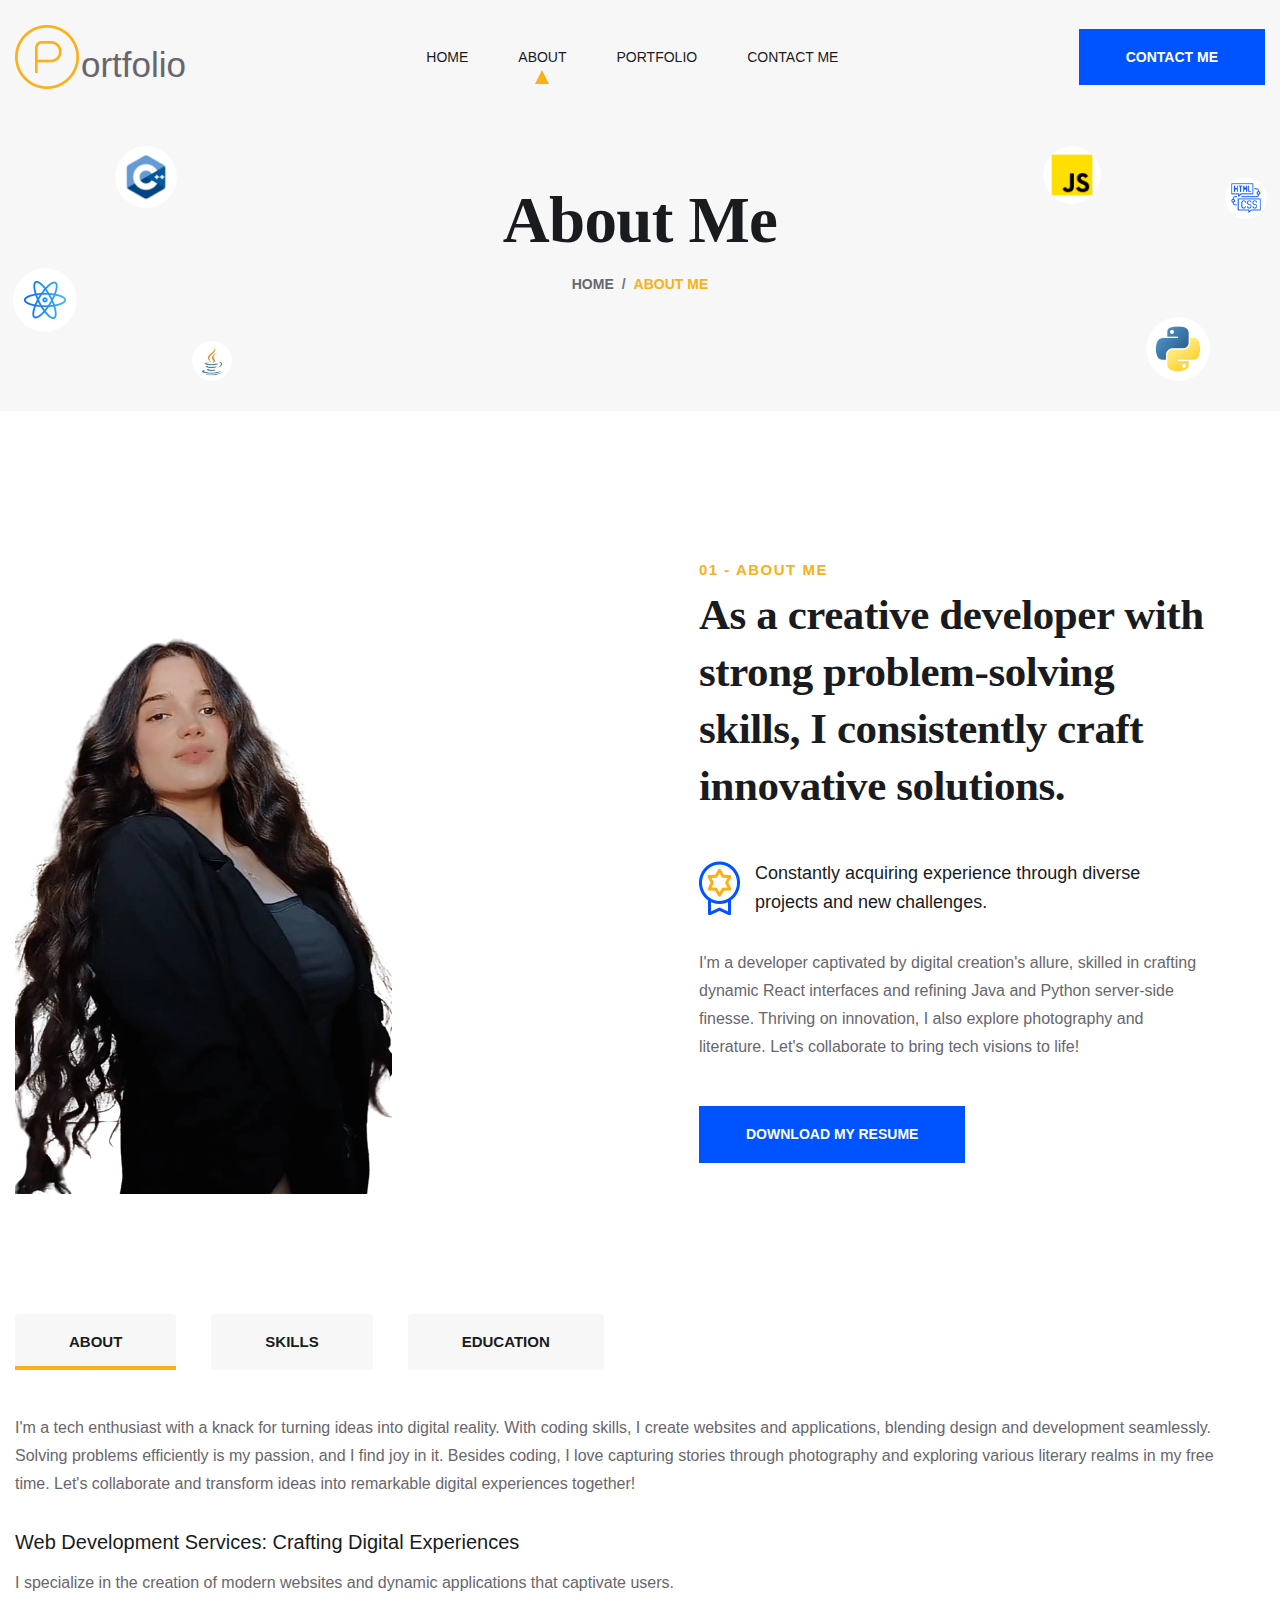
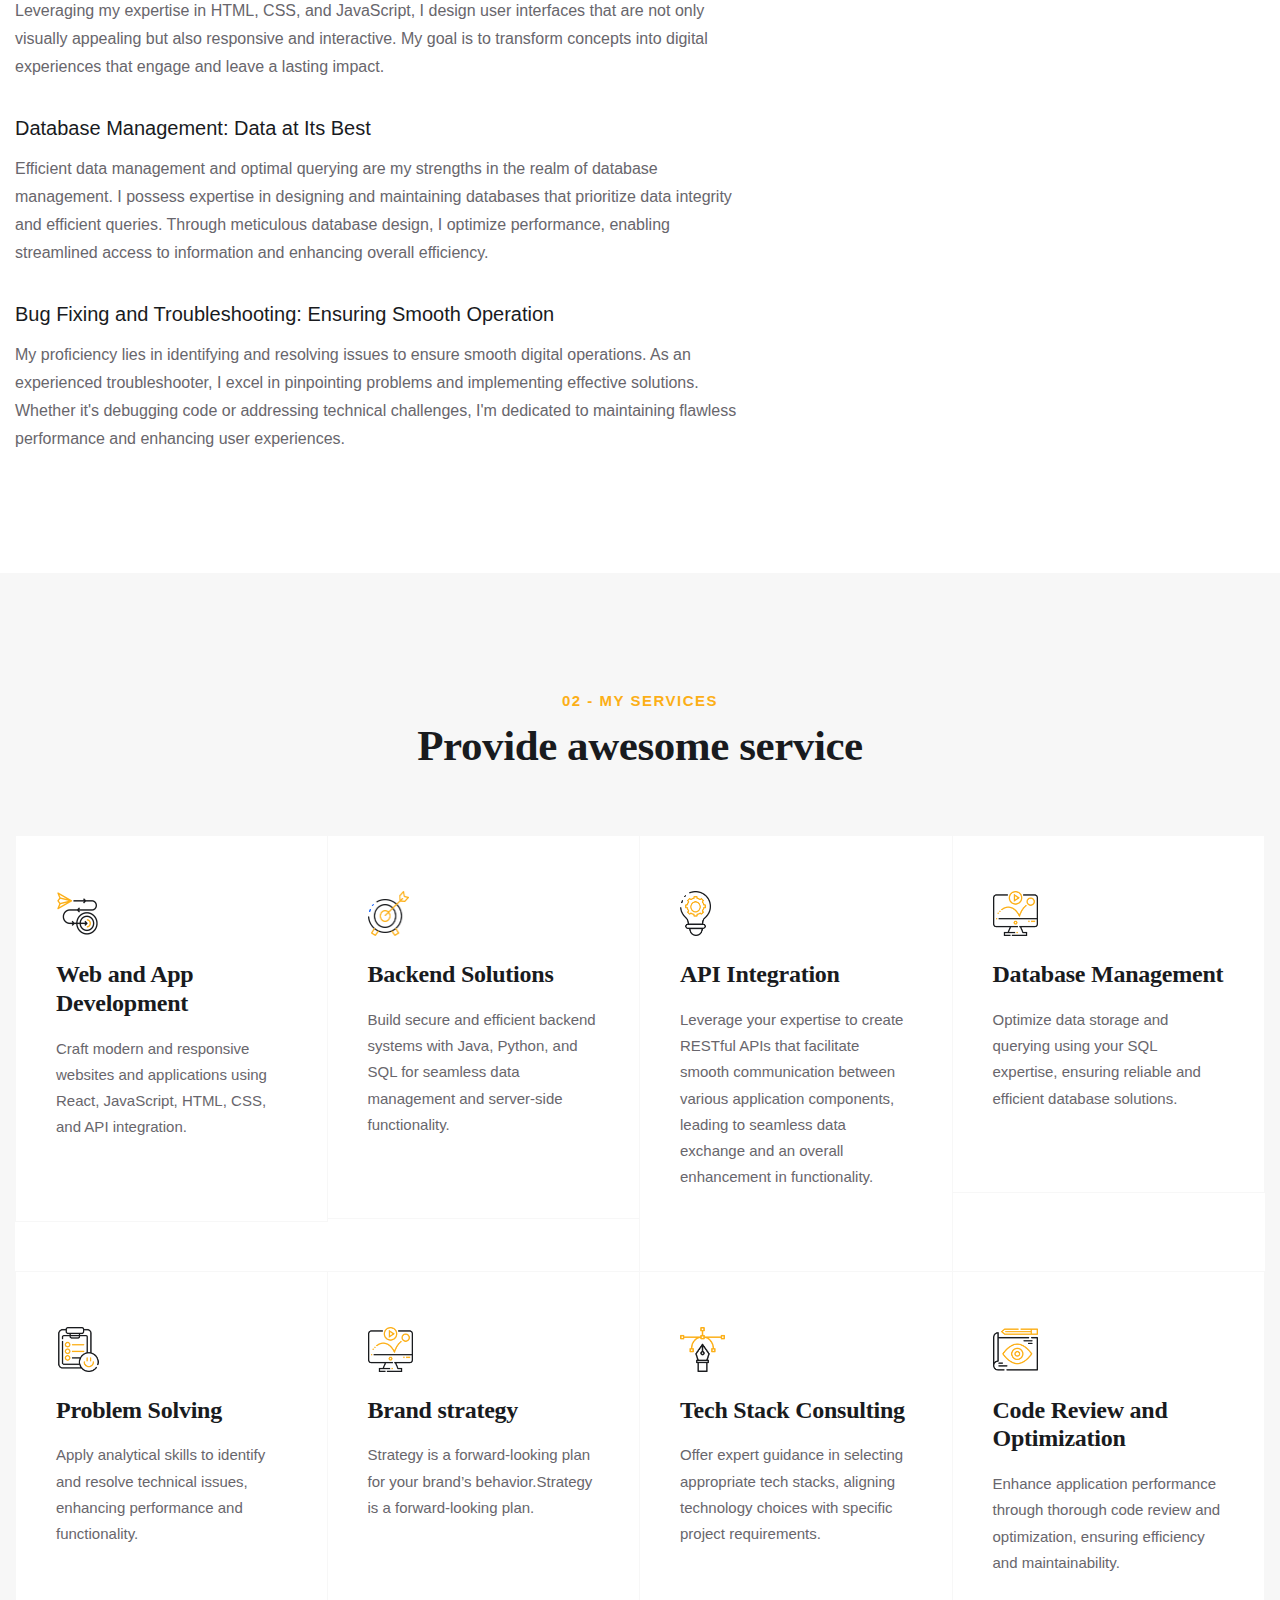
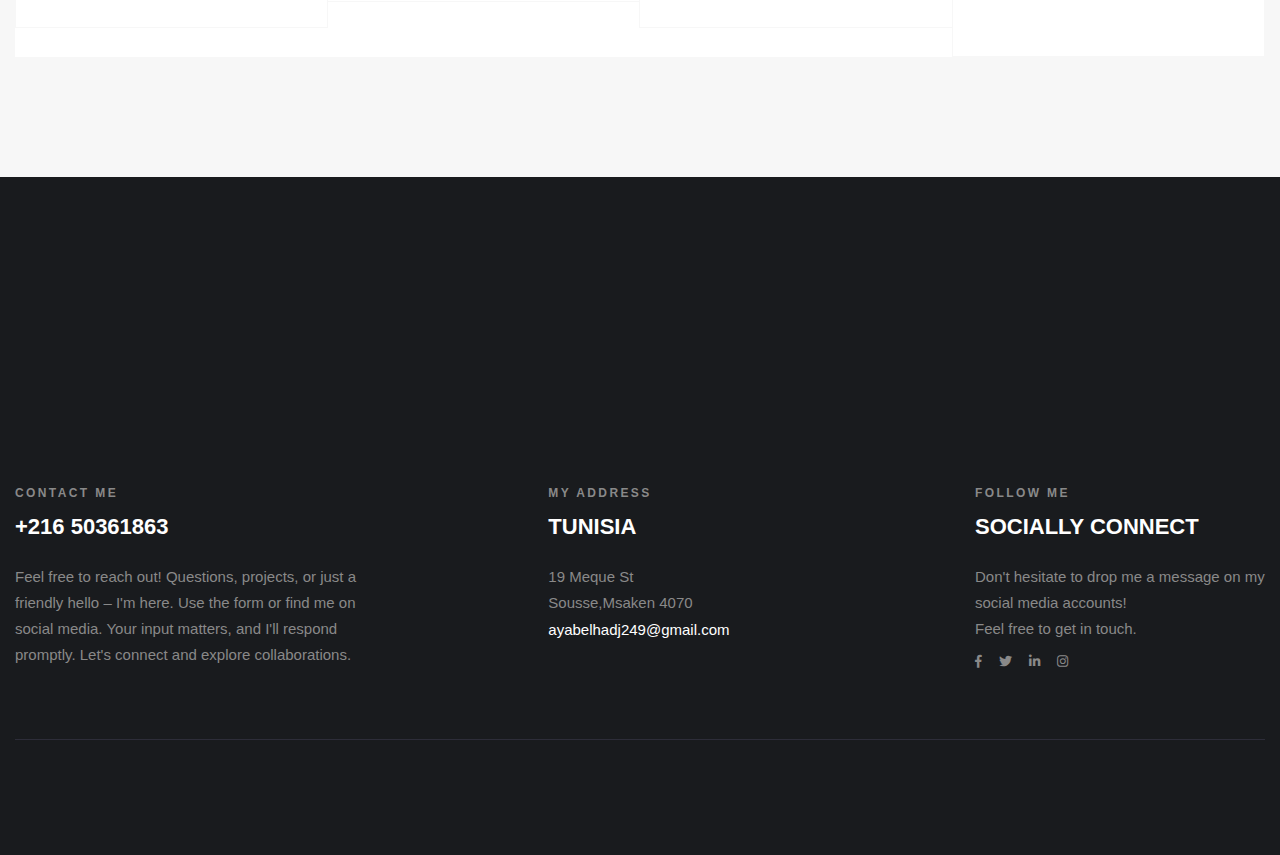
==== about.html @ d0c962f1 "first-commit" ====
<!doctype html>
<html class="no-js" lang="en">
    <head>
        <meta charset="utf-8">
        <meta http-equiv="x-ua-compatible" content="ie=edge">
        <title>Personal Portfolio </title>
        <meta name="description" content="">
        <meta name="viewport" content="width=device-width, initial-scale=1">

		<link rel="shortcut icon" type="image/x-icon" href="assets/img/logo/circle-p (10).png">
        <!-- Place favicon.ico in the root directory -->

		<!-- CSS here -->
        <link rel="stylesheet" href="assets/css/bootstrap.min.css">
        <link rel="stylesheet" href="assets/css/animate.min.css">
        <link rel="stylesheet" href="assets/css/magnific-popup.css">
        <link rel="stylesheet" href="assets/css/fontawesome-all.min.css">
        <link rel="stylesheet" href="assets/css/slick.css">
        <link rel="stylesheet" href="assets/css/default.css">
        <link rel="stylesheet" href="assets/css/style.css">
        <link rel="stylesheet" href="assets/css/responsive.css">
    </head>
    <body>

        <!-- preloader-start -->
        <div id="preloader">
            <div class="rasalina-spin-box"></div>
        </div>
        <!-- preloader-end -->

		<!-- Scroll-top -->
        <button class="scroll-top scroll-to-target" data-target="html">
            <i class="fas fa-angle-up"></i>
        </button>
        <!-- Scroll-top-end-->

        <!-- header-area -->
        <header>
            <div id="sticky-header" class="menu__area transparent-header">
                <div class="container custom-container">
                    <div class="row">
                        <div class="col-12">
                            <div class="mobile__nav__toggler"><i class="fas fa-bars"></i></div>
                            <div class="menu__wrap">
                                <nav class="menu__nav">
                                    <div class="logo">
                                        <a href="index.html" class="logo__black"><div class="portfolio-row"><img src="assets/img/logo/circle-p (10).png" alt=""><p>ortfolio</p></div></a>
                                       <a href="index.html" class="logo__white"><div class="portfolio-row-white"><img src="assets/img/logo/circle-p (10).png" alt=""><p>ortfolio</p></div></a> 
                                    </div>
                                    <div class="navbar__wrap main__menu d-none d-xl-flex">
                                        <ul class="navigation">
                                            <li><a href="index.html">Home</a></li>
                                            <li class="active"><a href="about.html">About</a></li>
                                           <!-- <li><a href="services-details.html">Services</a></li>-->
                                            <li class="menu-item-has-children"><a href="#">Portfolio</a>
                                                <ul class="sub-menu">
                                                    <li><a href="portfolio.html">Portfolio</a></li>
                                                    <li><a href="portfolio-details.html">Portfolio Details</a></li>
                                                </ul>
                                            </li>
                                            <!--<li class="menu-item-has-children"><a href="#">Our Blog</a>
                                                <ul class="sub-menu">
                                                    <li><a href="blog.html">Our News</a></li>
                                                    <li><a href="blog-details.html">News Details</a></li>
                                                </ul>
                                            </li>-->
                                            <li><a href="contact.html">contact me</a></li>
                                        </ul>
                                    </div>
                                    <div class="header__btn d-none d-md-block">
                                        <a href="contact.html" class="btn">Contact me</a>
                                    </div>
                                </nav>
                            </div>
                            <!-- Mobile Menu  -->
                            <div class="mobile__menu">
                                <nav class="menu__box">
                                    <div class="close__btn"><i class="fal fa-times"></i></div>
                                    <div class="nav-logo">
                                        <a href="index.html" class="logo__black"><img src="assets/img/logo/logo_black.png" alt=""></a>
                                        <a href="index.html" class="logo__white"><img src="assets/img/logo/logo_white.png" alt=""></a>
                                    </div>
                                    <div class="menu__outer">
                                        <!--Here Menu Will Come Automatically Via Javascript / Same Menu as in Header-->
                                    </div>
                                    <div class="social-links">
                                        <ul class="clearfix">
                                            <li><a href="#"><span class="fab fa-twitter"></span></a></li>
                                            <li><a href="#"><span class="fab fa-facebook-square"></span></a></li>
                                            <li><a href="#"><span class="fab fa-pinterest-p"></span></a></li>
                                            <li><a href="#"><span class="fab fa-instagram"></span></a></li>
                                            <li><a href="#"><span class="fab fa-youtube"></span></a></li>
                                        </ul>
                                    </div>
                                </nav>
                            </div>
                            <div class="menu__backdrop"></div>
                            <!-- End Mobile Menu -->
                        </div>
                    </div>
                </div>
            </div>
        </header>
        <!-- header-area-end -->

        <!-- main-area -->
        <main>

            <!-- breadcrumb-area -->
            <section class="breadcrumb__wrap" >
                <div class="container custom-container">
                    <div class="row justify-content-center">
                        <div class="col-xl-6 col-lg-8 col-md-10">
                            <div class="breadcrumb__wrap__content">
                                <h2 class="title">About me</h2>
                                <nav aria-label="breadcrumb">
                                    <ol class="breadcrumb">
                                        <li class="breadcrumb-item"><a href="index.html">Home</a></li>
                                        <li class="breadcrumb-item active" aria-current="page">About Me</li>
                                    </ol>
                                </nav>
                            </div>
                        </div>
                    </div>
                </div>
                <div class="breadcrumb__wrap__icon">
                    <ul>
                        <li><img src="assets/img/icons/c-.png" alt=""></li>
                        <li><img src="assets/img/icons/react.png" alt=""></li>
                        <li><img src="assets/img/icons/java (4).png" alt=""></li>
                        <li><img src="assets/img/icons/js (4).png" alt=""></li>
                        <li><img src="assets/img/icons/htmlCSS.png" alt=""></li>
                        <li><img src="assets/img/icons/python (2).png" alt=""></li>
                    </ul>
                </div>
            </section>
            <!-- breadcrumb-area-end -->

            <!-- about-area -->
            <section class="about about__style__two">
                <div class="container">
                    <div class="row align-items-center">
                        <div class="col-lg-6">
                            <div class="about__image">
                                <img src="assets/img/images/aboutImage.png" alt="">
                            </div>
                        </div>
                        <div class="col-lg-6">
                            <div class="about__content">
                                <div class="section__title">
                                    <span class="sub-title">01 - About me</span>
                                    <h2 class="title">As a creative developer with strong problem-solving skills, I consistently craft innovative solutions.</h2>
                                </div>
                                <div class="about__exp">
                                    <div class="about__exp__icon">
                                        <img src="assets/img/icons/about_icon.png" alt="">
                                    </div>
                                    <div class="about__exp__content">
                                        <p>Constantly acquiring experience through diverse projects and new challenges.</p>
                                    </div>
                                </div>
                                <p class="desc">I'm a developer captivated by digital creation's allure, skilled in crafting dynamic React interfaces and refining Java and Python server-side finesse. Thriving on innovation, I also explore photography and literature. Let's collaborate to bring tech visions to life!</p>
                                <a href="about.html" class="btn">Download my resume</a>
                            </div>
                        </div>
                    </div>
                    <div class="row">
                        <div class="col-12">
                            <div class="about__info__wrap">
                                <ul class="nav nav-tabs" id="myTab" role="tablist">
                                    <li class="nav-item" role="presentation">
                                        <button class="nav-link active" id="about-tab" data-bs-toggle="tab" data-bs-target="#about" type="button"
                                            role="tab" aria-controls="about" aria-selected="true">About</button>
                                    </li>
                                    <li class="nav-item" role="presentation">
                                        <button class="nav-link" id="skills-tab" data-bs-toggle="tab" data-bs-target="#skills" type="button"
                                            role="tab" aria-controls="skills" aria-selected="false">Skills</button>
                                    </li>
                                    <!-- <li class="nav-item" role="presentation">
                                        <button class="nav-link" id="awards-tab" data-bs-toggle="tab" data-bs-target="#awards" type="button"
                                            role="tab" aria-controls="awards" aria-selected="false">awards</button>
                                    </li>-->
                                   
                                    <li class="nav-item" role="presentation">
                                        <button class="nav-link" id="education-tab" data-bs-toggle="tab" data-bs-target="#education" type="button"
                                            role="tab" aria-controls="education" aria-selected="false">education</button>
                                    </li>
                                </ul>
                                <div class="tab-content" id="myTabContent">
                                    <div class="tab-pane fade show active" id="about" role="tabpanel" aria-labelledby="about-tab">
                                        <p class="desc">I'm a tech enthusiast with a knack for turning ideas into digital reality. With coding skills, I create websites and applications, blending design and development seamlessly. Solving problems efficiently is my passion, and I find joy in it. Besides coding, I love capturing stories through photography and exploring various literary realms in my free time. Let's collaborate and transform ideas into remarkable digital experiences together!</p>
                                        <ul class="about__exp__list">
                                            <li>
                                                <h5 class="title">Web Development Services: Crafting Digital Experiences</h5>
                                                <p>I specialize in the creation of modern websites and dynamic applications that captivate users. Leveraging my expertise in HTML, CSS, and JavaScript, I design user interfaces that are not only visually appealing but also responsive and interactive. My goal is to transform concepts into digital experiences that engage and leave a lasting impact.</p>
                                            </li>
                                            <li>
                                                <h5 class="title">Database Management: Data at Its Best</h5>
                                                <p>Efficient data management and optimal querying are my strengths in the realm of database management. I possess expertise in designing and maintaining databases that prioritize data integrity and efficient queries. Through meticulous database design, I optimize performance, enabling streamlined access to information and enhancing overall efficiency.</p>
                                            </li>
                                            <li>
                                                <h5 class="title">Bug Fixing and Troubleshooting: Ensuring Smooth Operation</h5>
                                                <p>My proficiency lies in identifying and resolving issues to ensure smooth digital operations. As an experienced troubleshooter, I excel in pinpointing problems and implementing effective solutions. Whether it's debugging code or addressing technical challenges, I'm dedicated to maintaining flawless performance and enhancing user experiences.</p>
                                            </li>
                                        </ul>
                                    </div>
                                    <div class="tab-pane fade" id="skills" role="tabpanel" aria-labelledby="skills-tab">
                                        <div class="about__skill__wrap">
                                            <div class="row">
                                                <div class="col-md-6">
                                                    <div class="about__skill__item">
                                                        <h5 class="title">React</h5>
                                                        <div class="progress">
                                                            <div class="progress-bar" role="progressbar" style="width: 70%;" aria-valuenow="70" aria-valuemin="0" aria-valuemax="100"><span class="percentage">70%</span></div>
                                                        </div>
                                                    </div>
                                                </div>
                                                <div class="col-md-6">
                                                    <div class="about__skill__item">
                                                        <h5 class="title">JavaScript</h5>
                                                        <div class="progress">
                                                            <div class="progress-bar" role="progressbar" style="width: 70%;" aria-valuenow="70" aria-valuemin="0" aria-valuemax="100"><span class="percentage">70%</span></div>
                                                        </div>
                                                    </div>
                                                </div>
                                                <div class="col-md-6">
                                                    <div class="about__skill__item">
                                                        <h5 class="title">HTML&CSS</h5>
                                                        <div class="progress">
                                                            <div class="progress-bar" role="progressbar" style="width: 80%;" aria-valuenow="80" aria-valuemin="0" aria-valuemax="100"><span class="percentage">80%</span></div>
                                                        </div>
                                                    </div>
                                                </div>
                                                <div class="col-md-6">
                                                    <div class="about__skill__item">
                                                        <h5 class="title">Java</h5>
                                                        <div class="progress">
                                                            <div class="progress-bar" role="progressbar" style="width: 85%;" aria-valuenow="85" aria-valuemin="0" aria-valuemax="100"><span class="percentage">85%</span></div>
                                                        </div>
                                                    </div>
                                                </div>
                                                <div class="col-md-6">
                                                    <div class="about__skill__item">
                                                        <h5 class="title">Python</h5>
                                                        <div class="progress">
                                                            <div class="progress-bar" role="progressbar" style="width: 85%;" aria-valuenow="85" aria-valuemin="0" aria-valuemax="100"><span class="percentage">85%</span></div>
                                                        </div>
                                                    </div>
                                                </div>

                                                <div class="col-md-6">
                                                    <div class="about__skill__item">
                                                        <h5 class="title">API Consumption</h5>
                                                        <div class="progress">
                                                            <div class="progress-bar" role="progressbar" style="width: 50%;" aria-valuenow="50" aria-valuemin="0" aria-valuemax="100"><span class="percentage">50%</span></div>
                                                        </div>
                                                    </div>
                                                </div>

                                                <div class="col-md-6">
                                                    <div class="about__skill__item">
                                                        <h5 class="title">Git</h5>
                                                        <div class="progress">
                                                            <div class="progress-bar" role="progressbar" style="width: 50%;" aria-valuenow="50" aria-valuemin="0" aria-valuemax="100"><span class="percentage">50%</span></div>
                                                        </div>
                                                    </div>
                                                </div>
                                                <div class="col-md-6">
                                                    <div class="about__skill__item">
                                                        <h5 class="title">Problem Solving</h5>
                                                        <div class="progress">
                                                            <div class="progress-bar" role="progressbar" style="width: 70%;" aria-valuenow="70" aria-valuemin="0" aria-valuemax="100"><span class="percentage">70%</span></div>
                                                        </div>
                                                    </div>
                                                </div>
                                                <div class="col-md-6">
                                                    <div class="about__skill__item">
                                                        <h5 class="title">Analytical Abilities</h5>
                                                        <div class="progress">
                                                            <div class="progress-bar" role="progressbar" style="width: 90%;" aria-valuenow="90" aria-valuemin="0" aria-valuemax="100"><span class="percentage">90%</span></div>
                                                        </div>
                                                    </div>
                                                </div>

                                                <div class="col-md-6">
                                                    <div class="about__skill__item">
                                                        <h5 class="title">Communication</h5>
                                                        <div class="progress">
                                                            <div class="progress-bar" role="progressbar" style="width: 70%;" aria-valuenow="70" aria-valuemin="0" aria-valuemax="100"><span class="percentage">70%</span></div>
                                                        </div>
                                                    </div>
                                                </div>


                                                

                                            </div>
                                        </div>
                                    </div>
                                    <!--


<div class="tab-pane fade" id="awards" role="tabpanel" aria-labelledby="awards-tab">
                                        <div class="about__award__wrap">
                                            <div class="row justify-content-center">
                                                <div class="col-md-6 col-sm-9">
                                                    <div class="about__award__item">
                                                        <div class="award__logo">
                                                            <img src="assets/img/images/awards_01.png" alt="">
                                                        </div>
                                                        <div class="award__content">
                                                            <h5 class="title">Best ux designer award in 2002</h5>
                                                            <p>There are many variations of passages of Lorem Ipsum available, but the majority have suffered alteration in some form, by injected humour,</p>
                                                        </div>
                                                    </div>
                                                </div>
                                                <div class="col-md-6 col-sm-9">
                                                    <div class="about__award__item">
                                                        <div class="award__logo">
                                                            <img src="assets/img/images/awards_02.png" alt="">
                                                        </div>
                                                        <div class="award__content">
                                                            <h5 class="title">BBA final examination 2001</h5>
                                                            <p>There are many variations of passages of Lorem Ipsum available, but the majority have suffered alteration in some form, by injected humour,</p>
                                                        </div>
                                                    </div>
                                                </div>
                                                <div class="col-md-6 col-sm-9">
                                                    <div class="about__award__item">
                                                        <div class="award__logo">
                                                            <img src="assets/img/images/awards_03.png" alt="">
                                                        </div>
                                                        <div class="award__content">
                                                            <h5 class="title">User research award 2020</h5>
                                                            <p>There are many variations of passages of Lorem Ipsum available, but the majority have suffered alteration in some form, by injected humour,</p>
                                                        </div>
                                                    </div>
                                                </div>
                                                <div class="col-md-6 col-sm-9">
                                                    <div class="about__award__item">
                                                        <div class="award__logo">
                                                            <img src="assets/img/images/awards_04.png" alt="">
                                                        </div>
                                                        <div class="award__content">
                                                            <h5 class="title">Dsigning award 2021</h5>
                                                            <p>There are many variations of passages of Lorem Ipsum available, but the majority have suffered alteration in some form, by injected humour,</p>
                                                        </div>
                                                    </div>
                                                </div>
                                            </div>
                                        </div>
                                    </div>

                                    -->
                                    <div class="tab-pane fade" id="education" role="tabpanel" aria-labelledby="education-tab">
                                        <div class="about__education__wrap">
                                            <div class="row">
                                                <div class="col-md-6">
                                                    <div class="about__education__item">
                                                        <h3 class="title">Farhat Hached Msaken High School </h3>
                                                        <span class="date">2020</span>
                                                        <p> My educational journey began at Farhat Hached Msaken High School, where I specialized in mathematics and achieved a "Mention Bien" distinction, highlighting my commitment to academic excellence.</p>
                                                    </div>
                                                </div>
                                                <div class="col-md-6">
                                                    <div class="about__education__item">
                                                        <h3 class="title">Preparatory Years at Higher Institute of Applied Sciences and Technology of Sousse </h3>
                                                        <span class="date">2020-2022</span>
                                                        <p>These pivotal years were spent at the Higher Institute of Applied Sciences and Technology of Sousse. During this period, I engaged in a diverse curriculum and honed essential skills, laying a strong foundation for my academic path.</p>
                                                    </div>
                                                </div>
                                               <!-- <div class="col-md-6">
                                                    <div class="about__education__item">
                                                        <h3 class="title">Computer Science - england</h3>
                                                        <span class="date">2008 – 2012</span>
                                                        <p>There are many variations of passages of Lorem Ipsum available, but the majority have suffered alteration in some form, by injected humour,There are many variations of passages of Lorem Ipsum available.</p>
                                                    </div>
                                                </div>-->
                                                <div class="col-md-6">
                                                    <div class="about__education__item">
                                                        <h3 class="title">DNI Program in Computer Science at Higher Institute of Applied Sciences and Technology of Sousse </h3>
                                                        <span class="date">2023-Present</span>
                                                        <p>Currently, I am registered in the second year of the DNI (National Engineering Diploma) program in Computer Science. This program, with a focused emphasis on Software Engineering, equips me to innovate and excel in the dynamic realm of technology.</p>
                                                    </div>
                                                </div>
                                            </div>
                                        </div>
                                    </div>
                                </div>
                            </div>
                        </div>
                    </div>
                </div>
            </section>
            <!-- about-area-end -->

            <!-- services-area -->
            <section class="services__style__two">
                <div class="container">
                    <div class="row justify-content-center">
                        <div class="col-lg-6 col-md-8">
                            <div class="section__title text-center">
                                <span class="sub-title">02 - my Services</span>
                                <h2 class="title">Provide awesome service</h2>
                            </div>
                        </div>
                    </div>
                    <div class="services__style__two__wrap">
                        <div class="row gx-0">
                            <div class="col-xl-3 col-lg-4 col-md-6">
                                <div class="services__style__two__item">
                                    <div class="services__style__two__icon">
                                        <img src="assets/img/icons/services_light_icon01.png" alt="">
                                    </div>
                                    <div class="services__style__two__content">
                                        <h3 class="title"><a href="services-details.html">Web and App Development</a></h3>
                                        <p>Craft modern and responsive websites and applications using React, JavaScript, HTML, CSS, and API integration.</p>
                                      <!--<a href="services-details.html" class="services__btn"><i class="far fa-long-arrow-right"></i></a>-->  
                                    </div>
                                </div>
                            </div>
                            <div class="col-xl-3 col-lg-4 col-md-6">
                                <div class="services__style__two__item">
                                    <div class="services__style__two__icon">
                                        <img src="assets/img/icons/services_light_icon02.png" alt="">
                                    </div>
                                    <div class="services__style__two__content">
                                        <h3 class="title"><a href="services-details.html">Backend Solutions</a></h3>
                                        <p>Build secure and efficient backend systems with Java, Python, and SQL for seamless data management and server-side functionality.</p>
                                     <!--   <a href="services-details.html" class="services__btn"><i class="far fa-long-arrow-right"></i></a>-->
                                    </div>
                                </div>
                            </div>
                            <div class="col-xl-3 col-lg-4 col-md-6">
                                <div class="services__style__two__item">
                                    <div class="services__style__two__icon">
                                        <img src="assets/img/icons/services_light_icon03.png" alt="">
                                    </div>
                                    <div class="services__style__two__content">
                                        <h3 class="title"><a href="services-details.html">API Integration</a></h3>
                                        <p> Leverage your expertise to create RESTful APIs that facilitate smooth communication between various application components, leading to seamless data exchange and an overall enhancement in functionality.                                        </p>
                                        <!--<a href="services-details.html" class="services__btn"><i class="far fa-long-arrow-right"></i></a>-->
                                    </div>
                                </div>
                            </div>
                            <div class="col-xl-3 col-lg-4 col-md-6">
                                <div class="services__style__two__item">
                                    <div class="services__style__two__icon">
                                        <img src="assets/img/icons/services_light_icon05.png" alt="">
                                    </div>
                                    <div class="services__style__two__content">
                                        <h3 class="title"><a href="services-details.html">Database Management</a></h3>
                                        <p>Optimize data storage and querying using your SQL expertise, ensuring reliable and efficient database solutions.</p>
                                      <!--  <a href="services-details.html" class="services__btn"><i class="far fa-long-arrow-right"></i></a>-->
                                    </div>
                                </div>
                            </div>
                            <div class="col-xl-3 col-lg-4 col-md-6">
                                <div class="services__style__two__item">
                                    <div class="services__style__two__icon">
                                        <img src="assets/img/icons/services_light_icon06.png" alt="">
                                    </div>
                                    <div class="services__style__two__content">
                                        <h3 class="title"><a href="services-details.html">Problem Solving</a></h3>
                                        <p>Apply analytical skills to identify and resolve technical issues, enhancing performance and functionality.</p>
                                        <!--<a href="services-details.html" class="services__btn"><i class="far fa-long-arrow-right"></i></a>-->
                                    </div>
                                </div>
                            </div>
                            <div class="col-xl-3 col-lg-4 col-md-6">
                                <div class="services__style__two__item">
                                    <div class="services__style__two__icon">
                                        <img src="assets/img/icons/services_light_icon05.png" alt="">
                                    </div>
                                    <div class="services__style__two__content">
                                        <h3 class="title"><a href="services-details.html">Brand strategy</a></h3>
                                        <p>Strategy is a forward-looking plan for your brand’s behavior.Strategy is a forward-looking plan.</p>
                                        <!--<a href="services-details.html" class="services__btn"><i class="far fa-long-arrow-right"></i></a>-->
                                    </div>
                                </div>
                            </div>
                            <div class="col-xl-3 col-lg-4 col-md-6">
                                <div class="services__style__two__item">
                                    <div class="services__style__two__icon">
                                        <img src="assets/img/icons/services_light_icon04.png" alt="">
                                    </div>
                                    <div class="services__style__two__content">
                                        <h3 class="title"><a href="services-details.html">Tech Stack Consulting</a></h3>
                                        <p>Offer expert guidance in selecting appropriate tech stacks, aligning technology choices with specific project requirements.</p>
                           <!--             <a href="services-details.html" class="services__btn"><i class="far fa-long-arrow-right"></i></a>-->
                                    </div>
                                </div>
                            </div>
                            <div class="col-xl-3 col-lg-4 col-md-6">
                                <div class="services__style__two__item">
                                    <div class="services__style__two__icon">
                                        <img src="assets/img/icons/services_light_icon07.png" alt="">
                                    </div>
                                    <div class="services__style__two__content">
                                        <h3 class="title"><a href="services-details.html">Code Review and Optimization</a></h3>
                                        <p>Enhance application performance through thorough code review and optimization, ensuring efficiency and maintainability.</p>
                                      <!--  <a href="services-details.html" class="services__btn"><i class="far fa-long-arrow-right"></i></a>-->
                                    </div>
                                </div>
                            </div>
                        </div>
                    </div>
                </div>
            </section>
            <!-- services-area-end -->

            <!-- testimonial-area -->
          
          <!--<section class="testimonial testimonial__style__two">
                <div class="container">
                    <div class="row justify-content-center">
                        <div class="col-xl-9 col-lg-11">
                            <div class="testimonial__wrap">
                                <div class="section__title text-center">
                                    <span class="sub-title">06 - Client Feedback</span>
                                    <h2 class="title">Some happy clients feedback</h2>
                                </div>
                                <div class="testimonial__two__active">
                                    <div class="testimonial__item">
                                        <div class="testimonial__icon">
                                            <i class="fas fa-quote-left"></i>
                                        </div>
                                        <div class="testimonial__content">
                                            <p>We are motivated by the satisfaction of our clients. Put your trust in us &share in our H.Spond Asset Management is made up of a team of expert, committed and experienced people with a passion for financial markets. Our goal is to achieve continuous.</p>
                                            <div class="testimonial__avatar">
                                                <span>WPBakery/ uSA</span>
                                                <div class="testi__avatar__img">
                                                    <img src="assets/img/images/testi_avatar01.png" alt="">
                                                </div>
                                            </div>
                                        </div>
                                    </div>
                                    <div class="testimonial__item">
                                        <div class="testimonial__icon">
                                            <i class="fas fa-quote-left"></i>
                                        </div>
                                        <div class="testimonial__content">
                                            <p>We are motivated by the satisfaction of our clients. Put your trust in us &share in our H.Spond Asset Management is made up of a team of expert, committed and experienced people with a passion for financial markets. Our goal is to achieve continuous.</p>
                                            <div class="testimonial__avatar">
                                                <span>Adobe Photoshop</span>
                                                <div class="testi__avatar__img">
                                                    <img src="assets/img/images/testi_avatar02.png" alt="">
                                                </div>
                                            </div>
                                        </div>
                                    </div>
                                </div>
                                <div class="testimonial__arrow"></div>
                            </div>
                        </div>
                    </div>
                </div>
                <div class="testimonial__two__icons">
                    <ul>
                        <li><img src="assets/img/icons/testi_shape01.png" alt=""></li>
                        <li><img src="assets/img/icons/testi_shape02.png" alt=""></li>
                        <li><img src="assets/img/icons/testi_shape03.png" alt=""></li>
                        <li><img src="assets/img/icons/testi_shape04.png" alt=""></li>
                        <li><img src="assets/img/icons/testi_shape05.png" alt=""></li>
                        <li><img src="assets/img/icons/testi_shape06.png" alt=""></li>
                    </ul>
                </div>
            </section>-->
            
            <!-- testimonial-area-end -->

            <!-- blog-area -->
         <!--

   <section class="blog blog__style__two">
                <div class="container">
                    <div class="row gx-0 justify-content-center">
                        <div class="col-lg-4 col-md-6 col-sm-9">
                            <div class="blog__post__item">
                                <div class="blog__post__thumb">
                                    <a href="blog-details.html"><img src="assets/img/blog/blog_post_thumb01.jpg" alt=""></a>
                                    <div class="blog__post__tags">
                                        <a href="blog.html">Story</a>
                                    </div>
                                </div>
                                <div class="blog__post__content">
                                    <span class="date">13 january 2021</span>
                                    <h3 class="title"><a href="blog-details.html">Facebook design is dedicated to what's new in design</a></h3>
                                    <a href="blog-details.html" class="read__more">Read mORe</a>
                                </div>
                            </div>
                        </div>
                        <div class="col-lg-4 col-md-6 col-sm-9">
                            <div class="blog__post__item">
                                <div class="blog__post__thumb">
                                    <a href="blog-details.html"><img src="assets/img/blog/blog_post_thumb02.jpg" alt=""></a>
                                    <div class="blog__post__tags">
                                        <a href="blog.html">Social</a>
                                    </div>
                                </div>
                                <div class="blog__post__content">
                                    <span class="date">13 january 2021</span>
                                    <h3 class="title"><a href="blog-details.html">Make communication Fast and Effectively.</a></h3>
                                    <a href="blog-details.html" class="read__more">Read mORe</a>
                                </div>
                            </div>
                        </div>
                        <div class="col-lg-4 col-md-6 col-sm-9">
                            <div class="blog__post__item">
                                <div class="blog__post__thumb">
                                    <a href="blog-details.html"><img src="assets/img/blog/blog_post_thumb03.jpg" alt=""></a>
                                    <div class="blog__post__tags">
                                        <a href="blog.html">Work</a>
                                    </div>
                                </div>
                                <div class="blog__post__content">
                                    <span class="date">13 january 2021</span>
                                    <h3 class="title"><a href="blog-details.html">How to increase your productivity at work - 2021</a></h3>
                                    <a href="blog-details.html" class="read__more">Read mORe</a>
                                </div>
                            </div>
                        </div>
                    </div>
                    <div class="blog__button text-center">
                        <a href="blog.html" class="btn">more blog</a>
                    </div>
                </div>
            </section>


         -->
            <!-- blog-area-end -->

            <!-- contact-area -->
          <!--


  <section class="homeContact">
                <div class="container">
                    <div class="homeContact__wrap">
                        <div class="row">
                            <div class="col-lg-6">
                                <div class="section__title">
                                    <span class="sub-title">07 - Say hello</span>
                                    <h2 class="title">Any questions? Feel free <br> to contact</h2>
                                </div>
                                <div class="homeContact__content">
                                    <p>There are many variations of passages of Lorem Ipsum available, but the majority have suffered alteration in some form</p>
                                    <h2 class="mail"><a href="mailto:Info@webmail.com">Info@webmail.com</a></h2>
                                </div>
                            </div>
                            <div class="col-lg-6">
                                <div class="homeContact__form">
                                    <form action="#">
                                        <input type="text" placeholder="Enter name*">
                                        <input type="email" placeholder="Enter mail*">
                                        <input type="number" placeholder="Enter number*">
                                        <textarea name="message" placeholder="Enter Massage*"></textarea>
                                        <button type="submit">Send Message</button>
                                    </form>
                                </div>
                            </div>
                        </div>
                    </div>
                </div>
            </section>

          -->
            <!-- contact-area-end -->

        </main>
        <!-- main-area-end -->



        <!-- Footer-area -->
        <footer class="footer">
            <div class="container">
                <div class="row justify-content-between">
                    <div class="col-lg-4">
                        <div class="footer__widget">
                            <div class="fw-title">
                                <h5 class="sub-title">Contact me</h5>
                                <h4 class="title">+216 50361863</h4>
                            </div>
                            <div class="footer__widget__text">
                                <p>Feel free to reach out! Questions, projects, or just a friendly hello – I'm here. Use the form or find me on social media. Your input matters, and I'll respond promptly. Let's connect and explore collaborations.</p>
                            </div>
                        </div>
                    </div>
                    <div class="col-xl-3 col-lg-4 col-sm-6">
                        <div class="footer__widget">
                            <div class="fw-title">
                                <h5 class="sub-title">my address</h5>
                                <h4 class="title">Tunisia</h4>
                            </div>
                            <div class="footer__widget__address">
                                <p>19 Meque St <br> Sousse,Msaken 4070</p>
                                <a href="mailto:noreply@envato.com" class="mail">ayabelhadj249@gmail.com</a>
                            </div>
                        </div>
                    </div>
                    <div class="col-xl-3 col-lg-4 col-sm-6">
                        <div class="footer__widget">
                            <div class="fw-title">
                                <h5 class="sub-title">Follow me</h5>
                                <h4 class="title">socially connect</h4>
                            </div>
                            <div class="footer__widget__social">
                                <p>Don't hesitate to drop me a message on my social media accounts! <br> Feel free to get in touch.</p>
                                <ul class="footer__social__list">
                                    <li><a href="https://www.facebook.com/aya.belhadj.54"><i class="fab fa-facebook-f"></i></a></li>
                                    <li><a href="https://twitter.com/AyaBelhadj10"><i class="fab fa-twitter"></i></a></li>
                                  <!--  <li><a href="#"><i class="fab fa-behance"></i></a></li>-->
                                    <li><a href="https://www.linkedin.com/in/belhadj-ayat-errahmen-352308223/"><i class="fab fa-linkedin-in"></i></a></li>
                                    <li><a href="https://www.instagram.com/ayabelhadj24/"><i class="fab fa-instagram"></i></a></li>
                                </ul>
                            </div>
                        </div>
                    </div>
                </div>
                <div class="copyright__wrap">
                    <div class="row">
                        <div class="col-12">
                            <div class="copyright__text text-center">
                               <!--<p>Copyright @ Theme_Pure 2021 All right Reserved</p>--> 
                            </div>
                        </div>
                    </div>
                </div>
            </div>
        </footer>
        <!-- Footer-area-end -->




		<!-- JS here -->
        <script src="assets/js/vendor/jquery-3.6.0.min.js"></script>
        <script src="assets/js/bootstrap.min.js"></script>
        <script src="assets/js/isotope.pkgd.min.js"></script>
        <script src="assets/js/imagesloaded.pkgd.min.js"></script>
        <script src="assets/js/jquery.magnific-popup.min.js"></script>
        <script src="assets/js/element-in-view.js"></script>
        <script src="assets/js/slick.min.js"></script>
        <script src="assets/js/ajax-form.js"></script>
        <script src="assets/js/wow.min.js"></script>
        <script src="assets/js/plugins.js"></script>
        <script src="assets/js/main.js"></script>
    </body>
</html>
---- assets/css/default.css ----
/* Deafult Margin & Padding */
/*-- Margin Top --*/
.mt-5 {
	margin-top: 5px;
}
.mt-10 {
	margin-top: 10px;
}
.mt-15 {
	margin-top: 15px;
}
.mt-20 {
	margin-top: 20px;
}
.mt-25 {
	margin-top: 25px;
}
.mt-30 {
	margin-top: 30px;
}
.mt-35 {
	margin-top: 35px;
}
.mt-40 {
	margin-top: 40px;
}
.mt-45 {
	margin-top: 45px;
}
.mt-50 {
	margin-top: 50px;
}
.mt-55 {
	margin-top: 55px;
}
.mt-60 {
	margin-top: 60px;
}
.mt-65 {
	margin-top: 65px;
}
.mt-70 {
	margin-top: 70px;
}
.mt-75 {
	margin-top: 75px;
}
.mt-80 {
	margin-top: 80px;
}
.mt-85 {
	margin-top: 85px;
}
.mt-90 {
	margin-top: 90px;
}
.mt-95 {
	margin-top: 95px;
}
.mt-100 {
	margin-top: 100px;
}
.mt-105 {
	margin-top: 105px;
}
.mt-110 {
	margin-top: 110px;
}
.mt-115 {
	margin-top: 115px;
}
.mt-120 {
	margin-top: 120px;
}
.mt-125 {
	margin-top: 125px;
}
.mt-130 {
	margin-top: 130px;
}
.mt-135 {
	margin-top: 135px;
}
.mt-140 {
	margin-top: 140px;
}
.mt-145 {
	margin-top: 145px;
}
.mt-150 {
	margin-top: 150px;
}
.mt-155 {
	margin-top: 155px;
}
.mt-160 {
	margin-top: 160px;
}
.mt-165 {
	margin-top: 165px;
}
.mt-170 {
	margin-top: 170px;
}
.mt-175 {
	margin-top: 175px;
}
.mt-180 {
	margin-top: 180px;
}
.mt-185 {
	margin-top: 185px;
}
.mt-190 {
	margin-top: 190px;
}
.mt-195 {
	margin-top: 195px;
}
.mt-200 {
	margin-top: 200px;
}
/*-- Margin Bottom --*/

.mb-5 {
	margin-bottom: 5px;
}
.mb-10 {
	margin-bottom: 10px;
}
.mb-15 {
	margin-bottom: 15px;
}
.mb-20 {
	margin-bottom: 20px;
}
.mb-25 {
	margin-bottom: 25px;
}
.mb-30 {
	margin-bottom: 30px;
}
.mb-35 {
	margin-bottom: 35px;
}
.mb-40 {
	margin-bottom: 40px;
}
.mb-45 {
	margin-bottom: 45px;
}
.mb-50 {
	margin-bottom: 50px;
}
.mb-55 {
	margin-bottom: 55px;
}
.mb-60 {
	margin-bottom: 60px;
}
.mb-65 {
	margin-bottom: 65px;
}
.mb-70 {
	margin-bottom: 70px;
}
.mb-75 {
	margin-bottom: 75px;
}
.mb-80 {
	margin-bottom: 80px;
}
.mb-85 {
	margin-bottom: 85px;
}
.mb-90 {
	margin-bottom: 90px;
}
.mb-95 {
	margin-bottom: 95px;
}
.mb-100 {
	margin-bottom: 100px;
}
.mb-105 {
	margin-bottom: 105px;
}
.mb-110 {
	margin-bottom: 110px;
}
.mb-115 {
	margin-bottom: 115px;
}
.mb-120 {
	margin-bottom: 120px;
}
.mb-125 {
	margin-bottom: 125px;
}
.mb-130 {
	margin-bottom: 130px;
}
.mb-135 {
	margin-bottom: 135px;
}
.mb-140 {
	margin-bottom: 140px;
}
.mb-145 {
	margin-bottom: 145px;
}
.mb-150 {
	margin-bottom: 150px;
}
.mb-155 {
	margin-bottom: 155px;
}
.mb-160 {
	margin-bottom: 160px;
}
.mb-165 {
	margin-bottom: 165px;
}
.mb-170 {
	margin-bottom: 170px;
}
.mb-175 {
	margin-bottom: 175px;
}
.mb-180 {
	margin-bottom: 180px;
}
.mb-185 {
	margin-bottom: 185px;
}
.mb-190 {
	margin-bottom: 190px;
}
.mb-195 {
	margin-bottom: 195px;
}
.mb-200 {
	margin-bottom: 200px;
}
/*-- Padding Top --*/

.pt-5 {
	padding-top: 5px;
}
.pt-10 {
	padding-top: 10px;
}
.pt-15 {
	padding-top: 15px;
}
.pt-20 {
	padding-top: 20px;
}
.pt-25 {
	padding-top: 25px;
}
.pt-30 {
	padding-top: 30px;
}
.pt-35 {
	padding-top: 35px;
}
.pt-40 {
	padding-top: 40px;
}
.pt-45 {
	padding-top: 45px;
}
.pt-50 {
	padding-top: 50px;
}
.pt-55 {
	padding-top: 55px;
}
.pt-60 {
	padding-top: 60px;
}
.pt-65 {
	padding-top: 65px;
}
.pt-70 {
	padding-top: 70px;
}
.pt-75 {
	padding-top: 75px;
}
.pt-80 {
	padding-top: 80px;
}
.pt-85 {
	padding-top: 85px;
}
.pt-90 {
	padding-top: 90px;
}
.pt-95 {
	padding-top: 95px;
}
.pt-100 {
	padding-top: 100px;
}
.pt-105 {
	padding-top: 105px;
}
.pt-110 {
	padding-top: 110px;
}
.pt-115 {
	padding-top: 115px;
}
.pt-120 {
	padding-top: 120px;
}
.pt-125 {
	padding-top: 125px;
}
.pt-130 {
	padding-top: 130px;
}
.pt-135 {
	padding-top: 135px;
}
.pt-140 {
	padding-top: 140px;
}
.pt-145 {
	padding-top: 145px;
}
.pt-150 {
	padding-top: 150px;
}
.pt-155 {
	padding-top: 155px;
}
.pt-160 {
	padding-top: 160px;
}
.pt-165 {
	padding-top: 165px;
}
.pt-170 {
	padding-top: 170px;
}
.pt-175 {
	padding-top: 175px;
}
.pt-180 {
	padding-top: 180px;
}
.pt-185 {
	padding-top: 185px;
}
.pt-190 {
	padding-top: 190px;
}
.pt-195 {
	padding-top: 195px;
}
.pt-200 {
	padding-top: 200px;
}
/*-- Padding Bottom --*/

.pb-5 {
	padding-bottom: 5px;
}
.pb-10 {
	padding-bottom: 10px;
}
.pb-15 {
	padding-bottom: 15px;
}
.pb-20 {
	padding-bottom: 20px;
}
.pb-25 {
	padding-bottom: 25px;
}
.pb-30 {
	padding-bottom: 30px;
}
.pb-35 {
	padding-bottom: 35px;
}
.pb-40 {
	padding-bottom: 40px;
}
.pb-45 {
	padding-bottom: 45px;
}
.pb-50 {
	padding-bottom: 50px;
}
.pb-55 {
	padding-bottom: 55px;
}
.pb-60 {
	padding-bottom: 60px;
}
.pb-65 {
	padding-bottom: 65px;
}
.pb-70 {
	padding-bottom: 70px;
}
.pb-75 {
	padding-bottom: 75px;
}
.pb-80 {
	padding-bottom: 80px;
}
.pb-85 {
	padding-bottom: 85px;
}
.pb-90 {
	padding-bottom: 90px;
}
.pb-95 {
	padding-bottom: 95px;
}
.pb-100 {
	padding-bottom: 100px;
}
.pb-105 {
	padding-bottom: 105px;
}
.pb-110 {
	padding-bottom: 110px;
}
.pb-115 {
	padding-bottom: 115px;
}
.pb-120 {
	padding-bottom: 120px;
}
.pb-125 {
	padding-bottom: 125px;
}
.pb-130 {
	padding-bottom: 130px;
}
.pb-135 {
	padding-bottom: 135px;
}
.pb-140 {
	padding-bottom: 140px;
}
.pb-145 {
	padding-bottom: 145px;
}
.pb-150 {
	padding-bottom: 150px;
}
.pb-155 {
	padding-bottom: 155px;
}
.pb-160 {
	padding-bottom: 160px;
}
.pb-165 {
	padding-bottom: 165px;
}
.pb-170 {
	padding-bottom: 170px;
}
.pb-175 {
	padding-bottom: 175px;
}
.pb-180 {
	padding-bottom: 180px;
}
.pb-185 {
	padding-bottom: 185px;
}
.pb-190 {
	padding-bottom: 190px;
}
.pb-195 {
	padding-bottom: 195px;
}
.pb-200 {
	padding-bottom: 200px;
}



/*-- Padding Left --*/
.pl-0 {
	padding-left: 0px;
}
.pl-5 {
	padding-left: 5px;
}
.pl-10 {
	padding-left: 10px;
}
.pl-15 {
	padding-left: 15px;
}
.pl-20{
	padding-left: 20px;
}
.pl-25 {
	padding-left: 35px;
}
.pl-30 {
	padding-left: 30px;
}
.pl-35 {
	padding-left: 35px;
}

.pl-35 {
	padding-left: 35px;
}

.pl-40 {
	padding-left: 40px;
}

.pl-45 {
	padding-left: 45px;
}

.pl-50 {
	padding-left: 50px;
}

.pl-55 {
	padding-left: 55px;
}

.pl-60 {
	padding-left: 60px;
}
.pl-65 {
	padding-left: 65px;
}
.pl-70 {
	padding-left: 70px;
}
.pl-75 {
	padding-left: 75px;
}
.pl-80 {
	padding-left: 80px;
}
.pl-85 {
	padding-left: 80px;
}
.pl-90 {
	padding-left: 90px;
}
.pl-95 {
	padding-left: 95px;
}
.pl-100 {
	padding-left: 100px;
}


/*-- Padding Right --*/
.pr-0 {
	padding-right: 0px;
}
.pr-5 {
	padding-right: 5px;
}
.pr-10 {
	padding-right: 10px;
}
.pr-15 {
	padding-right: 15px;
}
.pr-20{
	padding-right: 20px;
}
.pr-25 {
	padding-right: 35px;
}
.pr-30 {
	padding-right: 30px;
}
.pr-35 {
	padding-right: 35px;
}

.pr-35 {
	padding-right: 35px;
}

.pr-40 {
	padding-right: 40px;
}

.pr-45 {
	padding-right: 45px;
}

.pr-50 {
	padding-right: 50px;
}

.pr-55 {
	padding-right: 55px;
}

.pr-60 {
	padding-right: 60px;
}
.pr-65 {
	padding-right: 65px;
}
.pr-70 {
	padding-right: 70px;
}
.pr-75 {
	padding-right: 75px;
}
.pr-80 {
	padding-right: 80px;
}
.pr-85 {
	padding-right: 80px;
}
.pr-90 {
	padding-right: 90px;
}
.pr-95 {
	padding-right: 95px;
}
.pr-100 {
	padding-right: 100px;
}

/* font weight */
.f-700{font-weight: 700;}
.f-600{font-weight: 600;}
.f-500{font-weight: 500;}
.f-400{font-weight: 400;}
.f-300{font-weight: 300;}

/* Background Color */

.gray-bg {
	background: #f7f7fd;
}
.white-bg {
	background: #fff;
}
.black-bg {
	background: #222;
}
.theme-bg {
	background: #222;
}
.primary-bg {
	background: #222;
}
/* Color */

.white-color {
	color: #fff;
}
.black-color {
	color: #222;
}
.theme-color {
	color: #222;
}
.primary-color {
	color: #222;
}
/* black overlay */

[data-overlay] {
	position: relative;
}
[data-overlay]::before {
	background: #000 none repeat scroll 0 0;
	content: "";
	height: 100%;
	left: 0;
	position: absolute;
	top: 0;
	width: 100%;
	z-index: 1;
}
[data-overlay="3"]::before {
	opacity: 0.3;
}
[data-overlay="4"]::before {
	opacity: 0.4;
}
[data-overlay="5"]::before {
	opacity: 0.5;
}
[data-overlay="6"]::before {
	opacity: 0.6;
}
[data-overlay="7"]::before {
	opacity: 0.7;
}
[data-overlay="8"]::before {
	opacity: 0.8;
}
[data-overlay="9"]::before {
	opacity: 0.9;
}
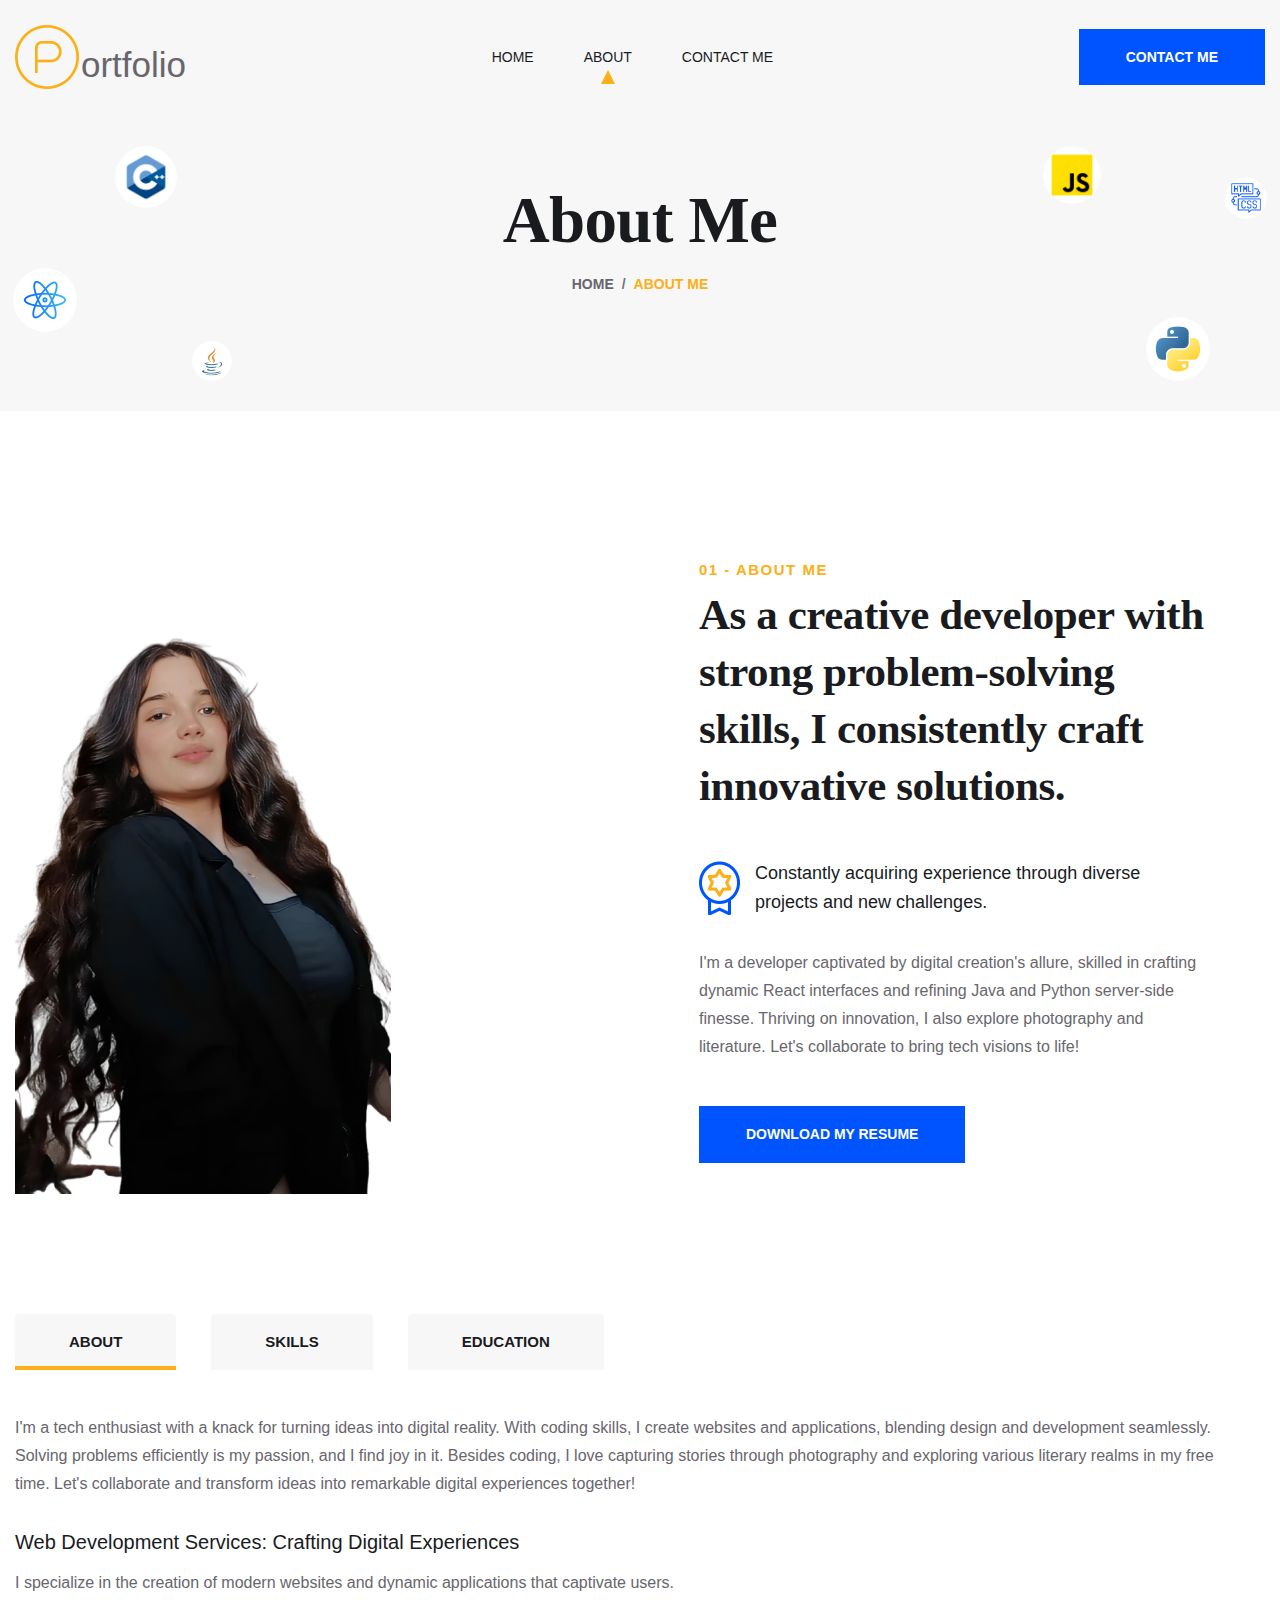
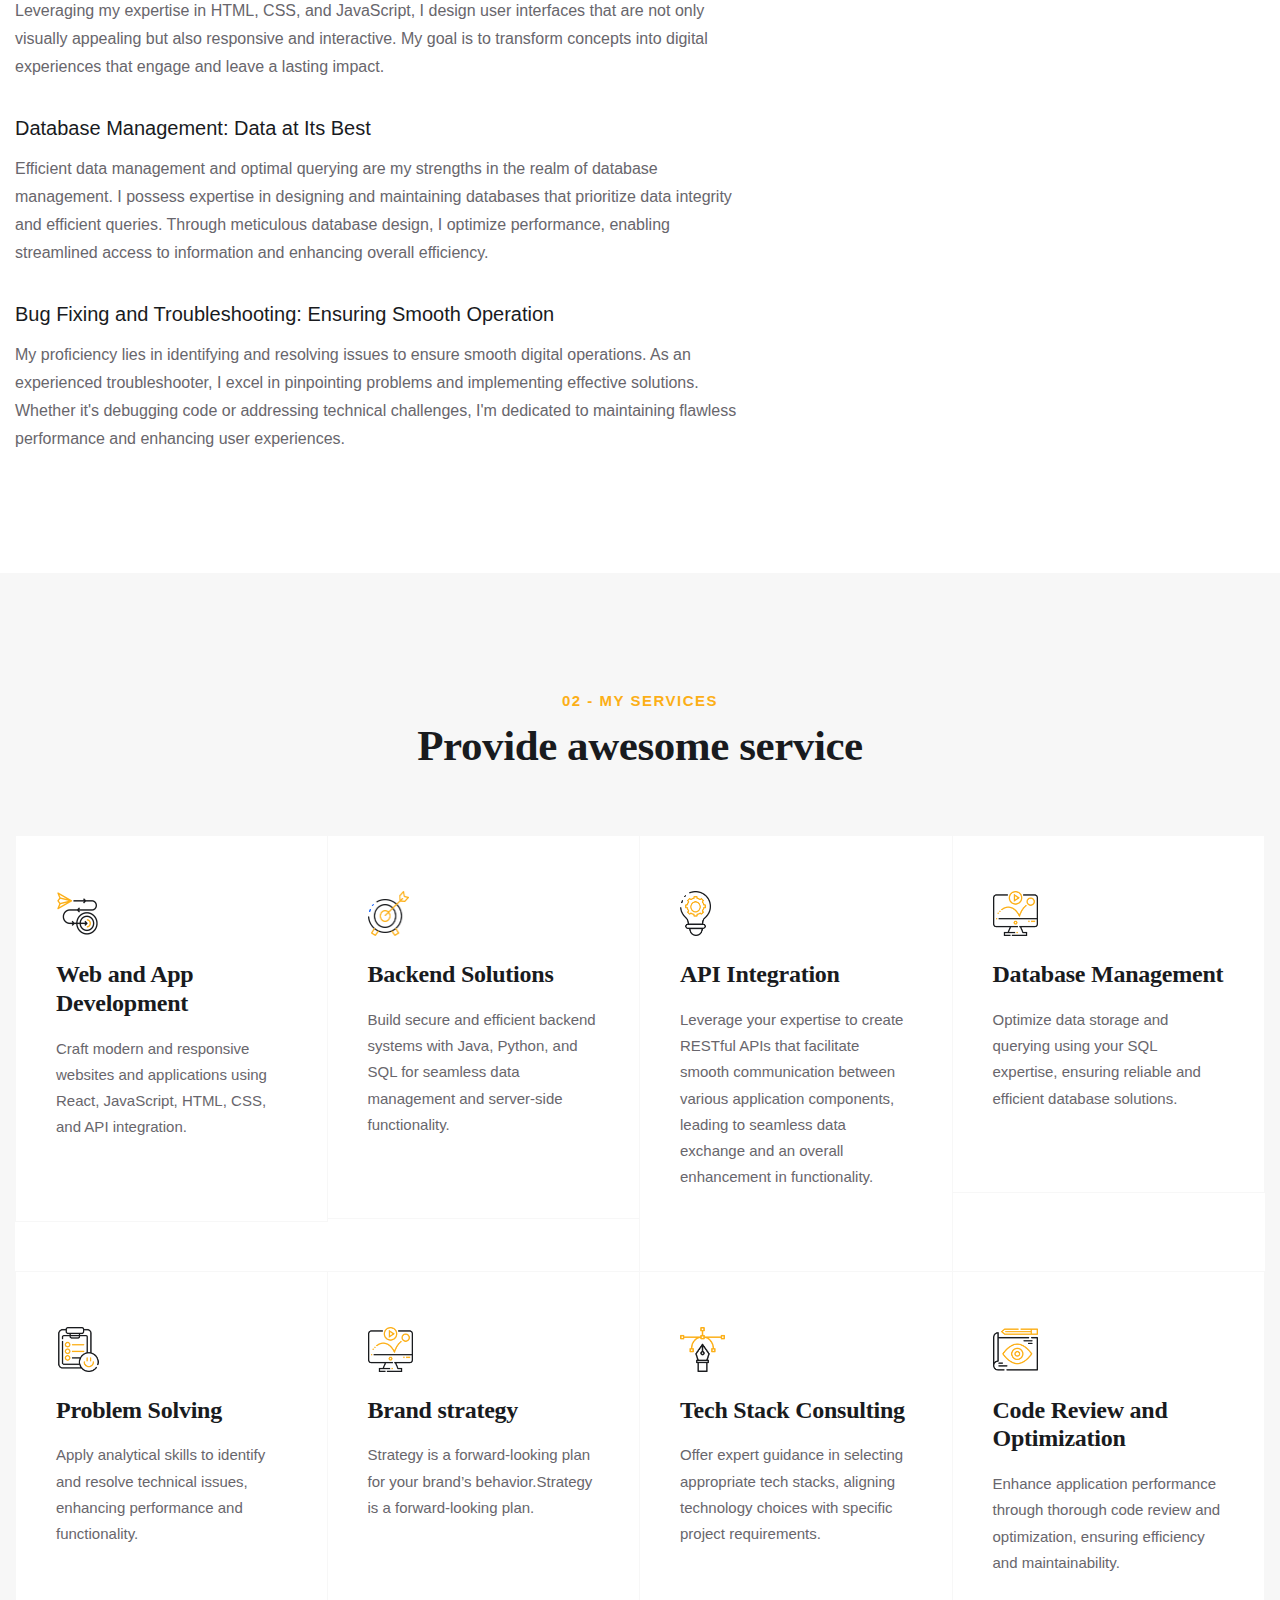
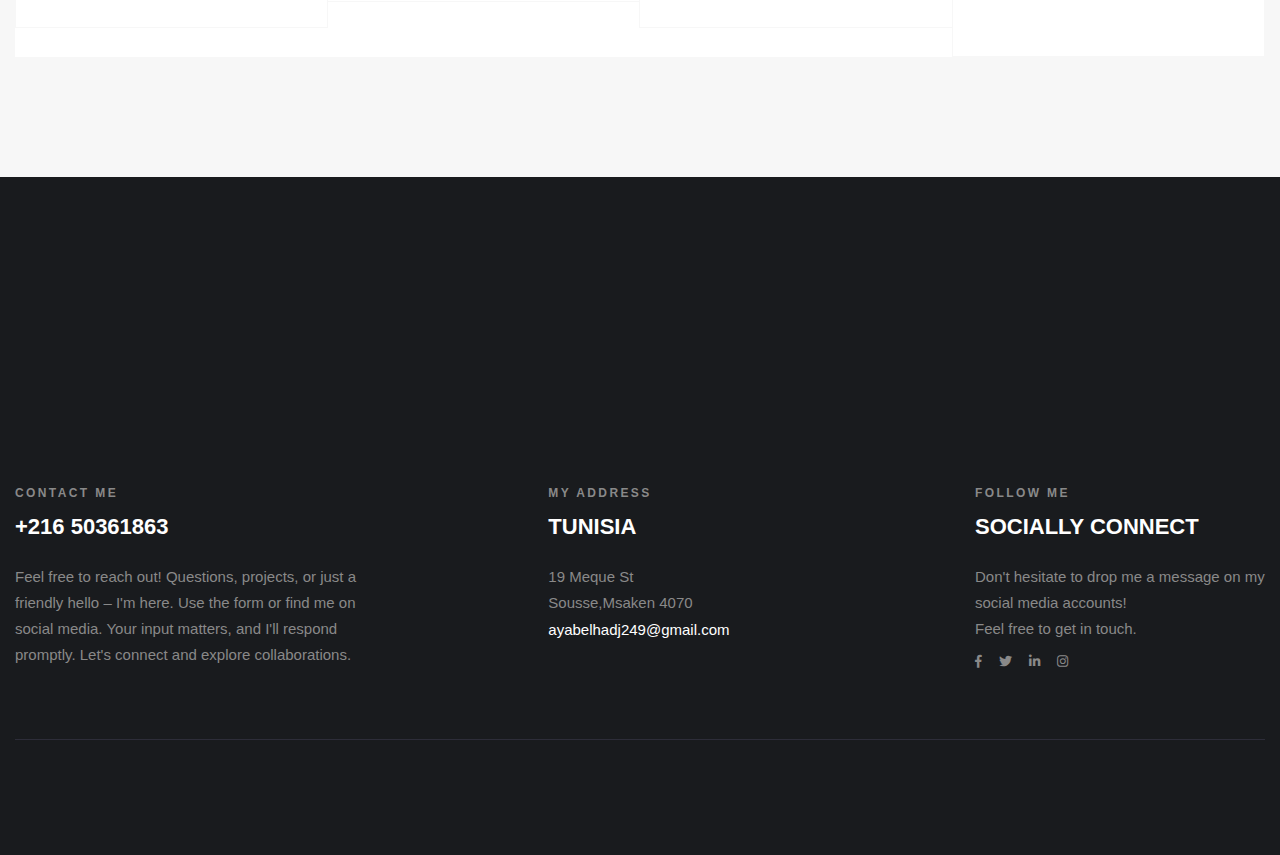
==== commit b90091b1: "resolved some issues" ====
--- a/about.html
+++ b/about.html
@@ -52,12 +52,12 @@
                                             <li><a href="index.html">Home</a></li>
                                             <li class="active"><a href="about.html">About</a></li>
                                            <!-- <li><a href="services-details.html">Services</a></li>-->
-                                            <li class="menu-item-has-children"><a href="#">Portfolio</a>
+                                            <!-- <li class="menu-item-has-children"><a href="#">Portfolio</a>
                                                 <ul class="sub-menu">
                                                     <li><a href="portfolio.html">Portfolio</a></li>
                                                     <li><a href="portfolio-details.html">Portfolio Details</a></li>
                                                 </ul>
-                                            </li>
+                                            </li> -->
                                             <!--<li class="menu-item-has-children"><a href="#">Our Blog</a>
                                                 <ul class="sub-menu">
                                                     <li><a href="blog.html">Our News</a></li>
@@ -142,7 +142,7 @@
                     <div class="row align-items-center">
                         <div class="col-lg-6">
                             <div class="about__image">
-                                <img src="assets/img/images/aboutImage.png" alt="">
+                                <img src="assets/img/images/abtImage1.png" alt="">
                             </div>
                         </div>
                         <div class="col-lg-6">
@@ -160,7 +160,7 @@
                                     </div>
                                 </div>
                                 <p class="desc">I'm a developer captivated by digital creation's allure, skilled in crafting dynamic React interfaces and refining Java and Python server-side finesse. Thriving on innovation, I also explore photography and literature. Let's collaborate to bring tech visions to life!</p>
-                                <a href="about.html" class="btn">Download my resume</a>
+                                <a href="assets/pdf/Ayat Errahmen Belhadj CV Resume.pdf"  download="Ayat Errahmen Belhadj CV Resume.pdf" class="btn">Download my resume</a>
                             </div>
                         </div>
                     </div>
@@ -261,7 +261,7 @@
                                                     <div class="about__skill__item">
                                                         <h5 class="title">Git</h5>
                                                         <div class="progress">
-                                                            <div class="progress-bar" role="progressbar" style="width: 50%;" aria-valuenow="50" aria-valuemin="0" aria-valuemax="100"><span class="percentage">50%</span></div>
+                                                            <div class="progress-bar" role="progressbar" style="width: 75%;" aria-valuenow="75" aria-valuemin="0" aria-valuemax="100"><span class="percentage">75%</span></div>
                                                         </div>
                                                     </div>
                                                 </div>
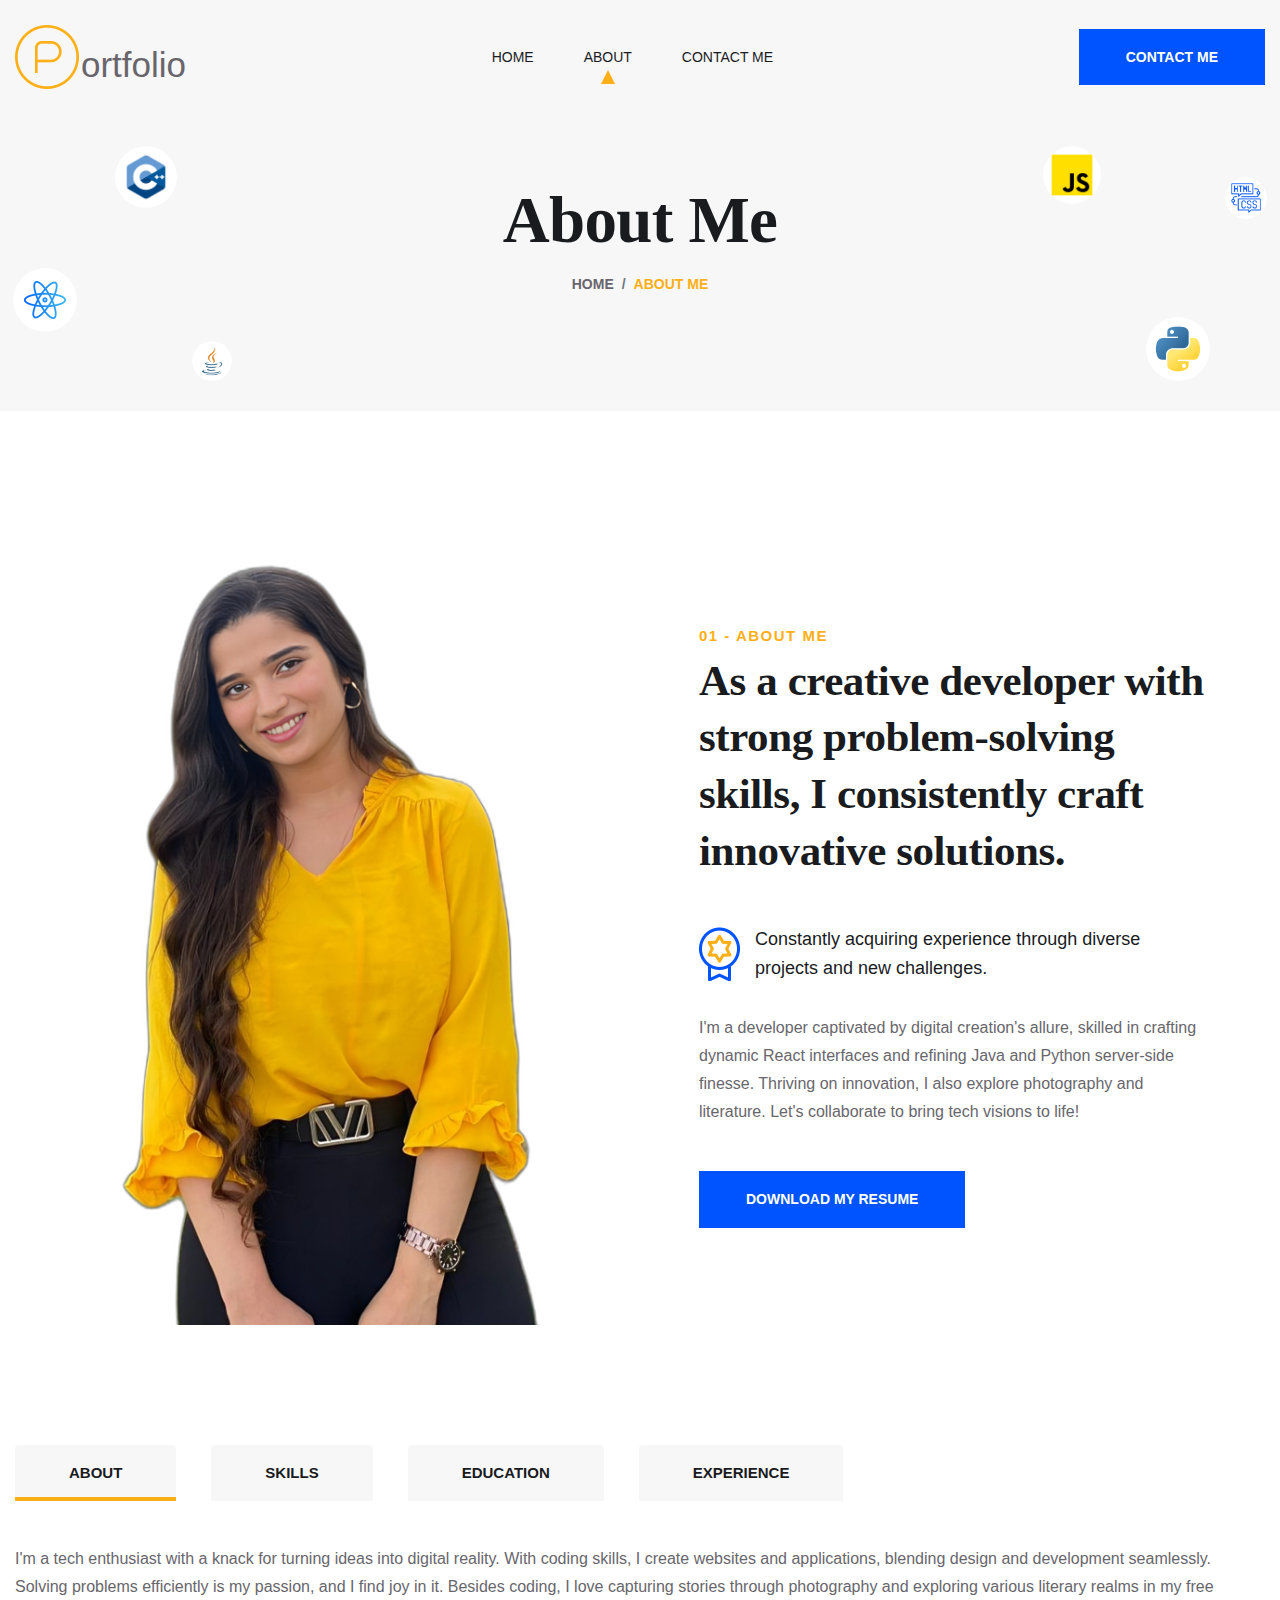
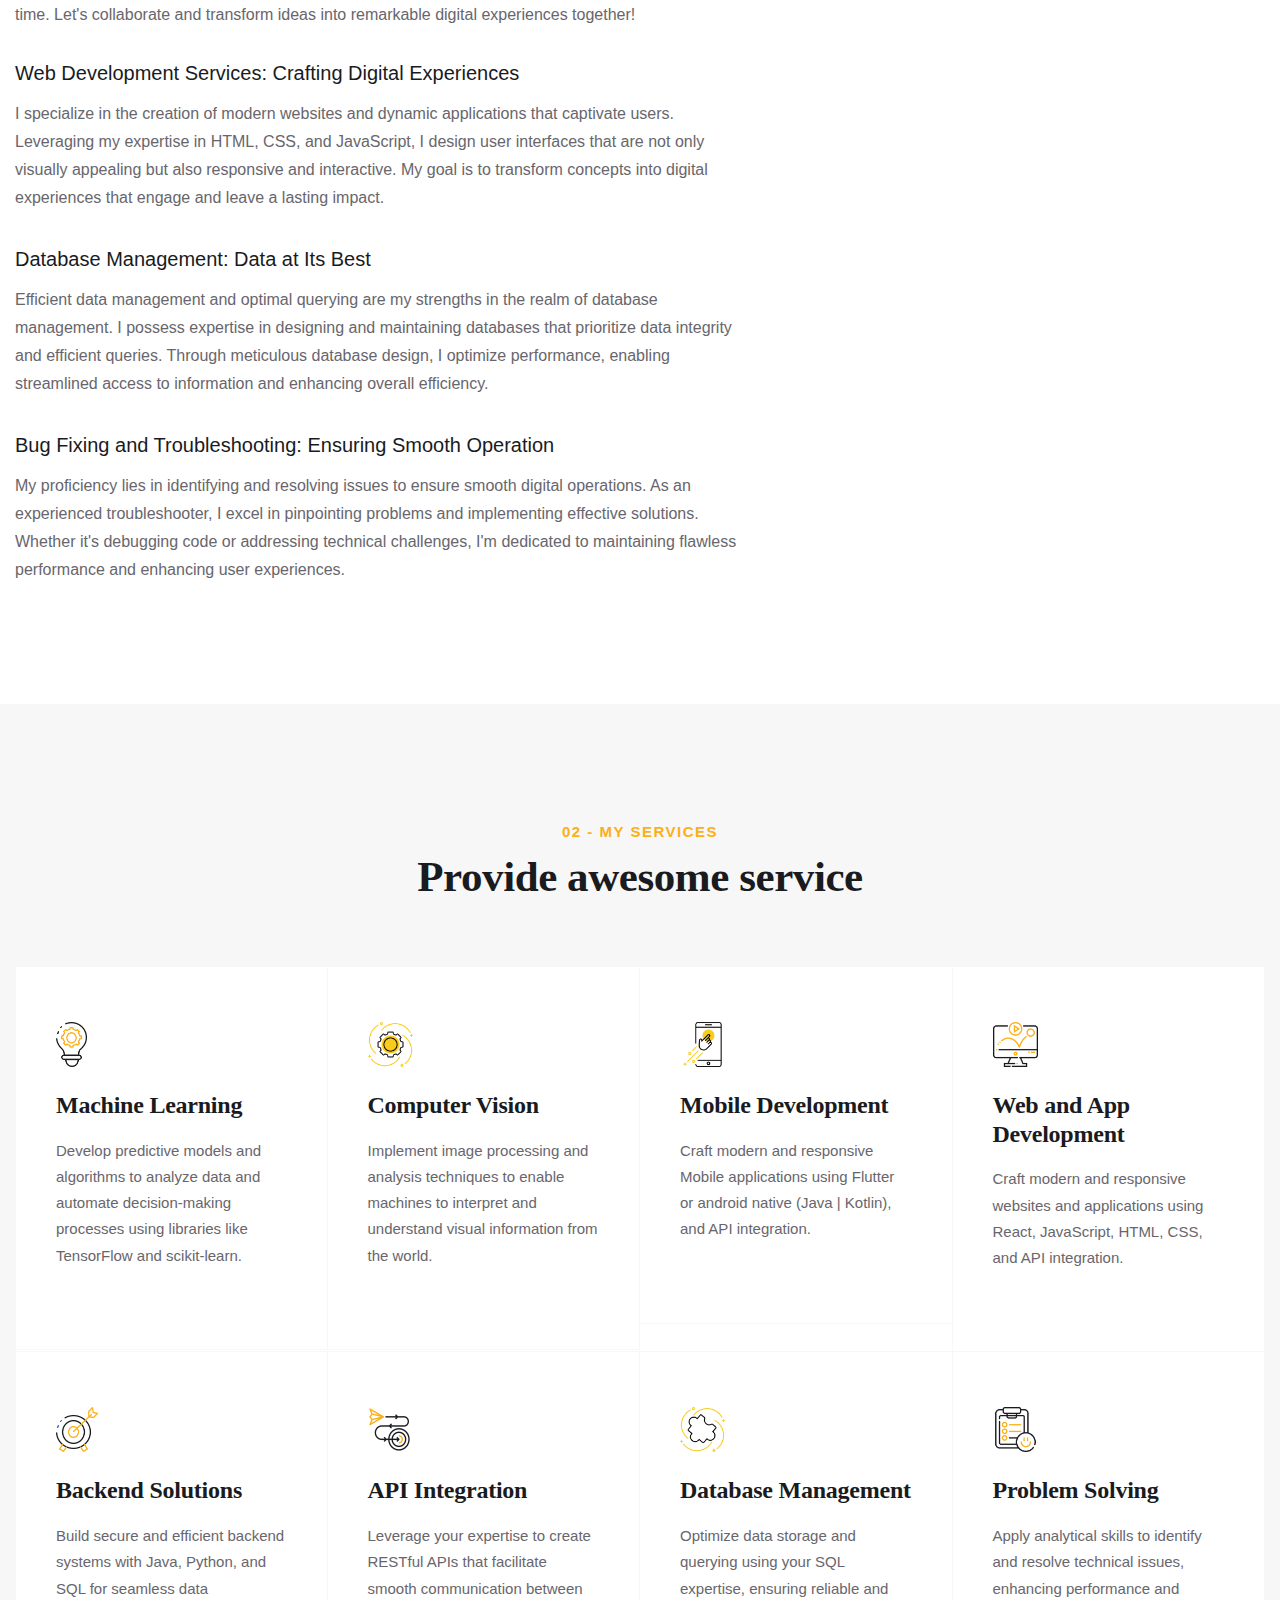
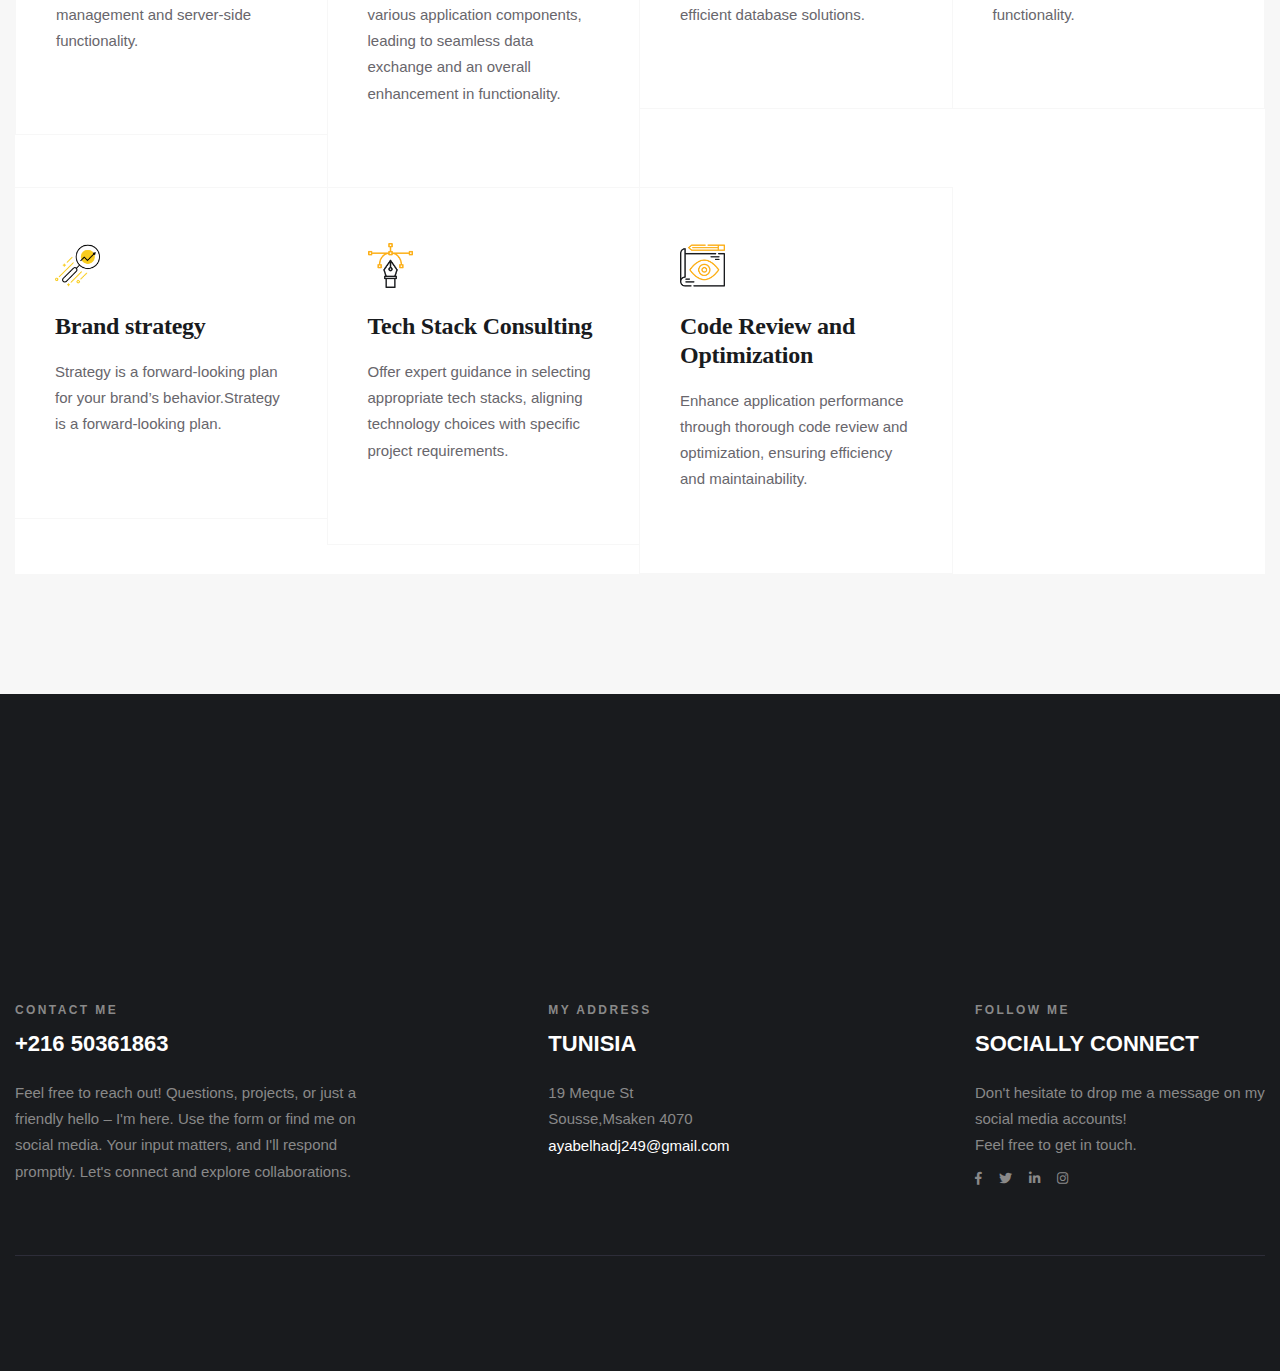
==== commit b50fbc62: "update portfolio for 3eme ing" ====
--- a/about.html
+++ b/about.html
@@ -51,7 +51,7 @@
                                         <ul class="navigation">
                                             <li><a href="index.html">Home</a></li>
                                             <li class="active"><a href="about.html">About</a></li>
-                                           <!-- <li><a href="services-details.html">Services</a></li>-->
+                                           <!-- <li>Services</a></li>-->
                                             <!-- <li class="menu-item-has-children"><a href="#">Portfolio</a>
                                                 <ul class="sub-menu">
                                                     <li><a href="portfolio.html">Portfolio</a></li>
@@ -176,14 +176,13 @@
                                         <button class="nav-link" id="skills-tab" data-bs-toggle="tab" data-bs-target="#skills" type="button"
                                             role="tab" aria-controls="skills" aria-selected="false">Skills</button>
                                     </li>
-                                    <!-- <li class="nav-item" role="presentation">
-                                        <button class="nav-link" id="awards-tab" data-bs-toggle="tab" data-bs-target="#awards" type="button"
-                                            role="tab" aria-controls="awards" aria-selected="false">awards</button>
-                                    </li>-->
-                                   
                                     <li class="nav-item" role="presentation">
                                         <button class="nav-link" id="education-tab" data-bs-toggle="tab" data-bs-target="#education" type="button"
-                                            role="tab" aria-controls="education" aria-selected="false">education</button>
+                                            role="tab" aria-controls="education" aria-selected="false">Education</button>
+                                    </li>
+                                    <li class="nav-item" role="presentation">
+                                        <button class="nav-link" id="experience-tab" data-bs-toggle="tab" data-bs-target="#experience" type="button"
+                                            role="tab" aria-controls="experience" aria-selected="false">Experience</button>
                                     </li>
                                 </ul>
                                 <div class="tab-content" id="myTabContent">
@@ -207,11 +206,112 @@
                                     <div class="tab-pane fade" id="skills" role="tabpanel" aria-labelledby="skills-tab">
                                         <div class="about__skill__wrap">
                                             <div class="row">
+                                            
+                                                <!-- Machine Learning and Computer Vision -->
+                                                <h3 class="domain-title">Machine Learning & Computer Vision</h3>
+                                                <br/>
+                                                <div class="col-md-6">
+                                                    <div class="about__skill__item">
+                                                        <h5 class="title">EfficientNet</h5>
+                                                        <div class="progress">
+                                                            <div class="progress-bar" role="progressbar" style="width: 72%;" aria-valuenow="72" aria-valuemin="0" aria-valuemax="100">
+                                                                <span class="percentage">72%</span>
+                                                            </div>
+                                                        </div>
+                                                    </div>
+                                                </div>
+                                                <div class="col-md-6">
+                                                    <div class="about__skill__item">
+                                                        <h5 class="title"> Convolutional Neural Networks (CNN)</h5>
+                                                        <div class="progress">
+                                                            <div class="progress-bar" role="progressbar" style="width: 77%;" aria-valuenow="77" aria-valuemin="0" aria-valuemax="100">
+                                                                <span class="percentage">77%</span>
+                                                            </div>
+                                                        </div>
+                                                    </div>
+                                                </div>
+                                                <div class="col-md-6">
+                                                    <div class="about__skill__item">
+                                                        <h5 class="title"> HOG</h5>
+                                                        <div class="progress">
+                                                            <div class="progress-bar" role="progressbar" style="width: 70%;" aria-valuenow="70" aria-valuemin="0" aria-valuemax="100">
+                                                                <span class="percentage">70%</span>
+                                                            </div>
+                                                        </div>
+                                                    </div>
+                                                </div>
+                                                <div class="col-md-6">
+                                                    <div class="about__skill__item">
+                                                        <h5 class="title">ResNet </h5>
+                                                        <div class="progress">
+                                                            <div class="progress-bar" role="progressbar" style="width: 70%;" aria-valuenow="70" aria-valuemin="0" aria-valuemax="100">
+                                                                <span class="percentage">70%</span>
+                                                            </div>
+                                                        </div>
+                                                    </div>
+                                                </div>
+                                                <div class="col-md-6">
+                                                    <div class="about__skill__item">
+                                                        <h5 class="title">VGG</h5>
+                                                        <div class="progress">
+                                                            <div class="progress-bar" role="progressbar" style="width: 71%;" aria-valuenow="71" aria-valuemin="0" aria-valuemax="100">
+                                                                <span class="percentage">71%</span>
+                                                            </div>
+                                                        </div>
+                                                    </div>
+                                                </div>
+                                    
+                                                <!-- DevOps -->
+                                                <h3 class="domain-title">DevOps</h3>
+                                                <div class="col-md-6">
+                                                    <div class="about__skill__item">
+                                                        <h5 class="title">Kubernetes</h5>
+                                                        <div class="progress">
+                                                            <div class="progress-bar" role="progressbar" style="width: 65%;" aria-valuenow="65" aria-valuemin="0" aria-valuemax="100">
+                                                                <span class="percentage">65%</span>
+                                                            </div>
+                                                        </div>
+                                                    </div>
+                                                </div>
+                                                <div class="col-md-6">
+                                                    <div class="about__skill__item">
+                                                        <h5 class="title">Docker</h5>
+                                                        <div class="progress">
+                                                            <div class="progress-bar" role="progressbar" style="width: 75%;" aria-valuenow="75" aria-valuemin="0" aria-valuemax="100">
+                                                                <span class="percentage">75%</span>
+                                                            </div>
+                                                        </div>
+                                                    </div>
+                                                </div>
+                                                <div class="col-md-6">
+                                                    <div class="about__skill__item">
+                                                        <h5 class="title">Istio</h5>
+                                                        <div class="progress">
+                                                            <div class="progress-bar" role="progressbar" style="width: 68%;" aria-valuenow="68" aria-valuemin="0" aria-valuemax="100">
+                                                                <span class="percentage">68%</span>
+                                                            </div>
+                                                        </div>
+                                                    </div>
+                                                </div>
+                                                <h3 class="domain-title">Front-end Web Development</h3>
                                                 <div class="col-md-6">
                                                     <div class="about__skill__item">
                                                         <h5 class="title">React</h5>
                                                         <div class="progress">
-                                                            <div class="progress-bar" role="progressbar" style="width: 70%;" aria-valuenow="70" aria-valuemin="0" aria-valuemax="100"><span class="percentage">70%</span></div>
+                                                            <div class="progress-bar" role="progressbar" style="width: 70%;" aria-valuenow="70" aria-valuemin="0" aria-valuemax="100">
+                                                                <span class="percentage">70%</span>
+                                                            </div>
+                                                        </div>
+                                                    </div>
+                                                </div>
+                                             
+                                                <div class="col-md-6">
+                                                    <div class="about__skill__item">
+                                                        <h5 class="title">HTML5 & CSS</h5>
+                                                        <div class="progress">
+                                                            <div class="progress-bar" role="progressbar" style="width: 80%;" aria-valuenow="80" aria-valuemin="0" aria-valuemax="100">
+                                                                <span class="percentage">80%</span>
+                                                            </div>
                                                         </div>
                                                     </div>
                                                 </div>
@@ -219,23 +319,52 @@
                                                     <div class="about__skill__item">
                                                         <h5 class="title">JavaScript</h5>
                                                         <div class="progress">
-                                                            <div class="progress-bar" role="progressbar" style="width: 70%;" aria-valuenow="70" aria-valuemin="0" aria-valuemax="100"><span class="percentage">70%</span></div>
-                                                        </div>
-                                                    </div>
-                                                </div>
-                                                <div class="col-md-6">
-                                                    <div class="about__skill__item">
-                                                        <h5 class="title">HTML&CSS</h5>
-                                                        <div class="progress">
-                                                            <div class="progress-bar" role="progressbar" style="width: 80%;" aria-valuenow="80" aria-valuemin="0" aria-valuemax="100"><span class="percentage">80%</span></div>
-                                                        </div>
-                                                    </div>
-                                                </div>
-                                                <div class="col-md-6">
-                                                    <div class="about__skill__item">
-                                                        <h5 class="title">Java</h5>
-                                                        <div class="progress">
-                                                            <div class="progress-bar" role="progressbar" style="width: 85%;" aria-valuenow="85" aria-valuemin="0" aria-valuemax="100"><span class="percentage">85%</span></div>
+                                                            <div class="progress-bar" role="progressbar" style="width: 73%;" aria-valuenow="73" aria-valuemin="0" aria-valuemax="100">
+                                                                <span class="percentage">73%</span>
+                                                            </div>
+                                                        </div>
+                                                    </div>
+                                                </div>
+                                    
+                                                <!-- Back-end Development -->
+                                                <h3 class="domain-title">Back-end Development</h3>
+                                                <div class="col-md-6">
+                                                    <div class="about__skill__item">
+                                                        <h5 class="title">Django</h5>
+                                                        <div class="progress">
+                                                            <div class="progress-bar" role="progressbar" style="width: 80%;" aria-valuenow="80" aria-valuemin="0" aria-valuemax="100">
+                                                                <span class="percentage">80%</span>
+                                                            </div>
+                                                        </div>
+                                                    </div>
+                                                </div>
+                                                <div class="col-md-6">
+                                                    <div class="about__skill__item">
+                                                        <h5 class="title">NodeJS</h5>
+                                                        <div class="progress">
+                                                            <div class="progress-bar" role="progressbar" style="width: 78%;" aria-valuenow="78" aria-valuemin="0" aria-valuemax="100">
+                                                                <span class="percentage">78%</span>
+                                                            </div>
+                                                        </div>
+                                                    </div>
+                                                </div>
+                                                <div class="col-md-6">
+                                                    <div class="about__skill__item">
+                                                        <h5 class="title">Symfony</h5>
+                                                        <div class="progress">
+                                                            <div class="progress-bar" role="progressbar" style="width: 62%;" aria-valuenow="62" aria-valuemin="0" aria-valuemax="100">
+                                                                <span class="percentage">62%</span>
+                                                            </div>
+                                                        </div>
+                                                    </div>
+                                                </div>
+                                                <div class="col-md-6">
+                                                    <div class="about__skill__item">
+                                                        <h5 class="title">SpringBoot</h5>
+                                                        <div class="progress">
+                                                            <div class="progress-bar" role="progressbar" style="width: 70%;" aria-valuenow="70" aria-valuemin="0" aria-valuemax="100">
+                                                                <span class="percentage">70%</span>
+                                                            </div>
                                                         </div>
                                                     </div>
                                                 </div>
@@ -243,33 +372,64 @@
                                                     <div class="about__skill__item">
                                                         <h5 class="title">Python</h5>
                                                         <div class="progress">
-                                                            <div class="progress-bar" role="progressbar" style="width: 85%;" aria-valuenow="85" aria-valuemin="0" aria-valuemax="100"><span class="percentage">85%</span></div>
-                                                        </div>
-                                                    </div>
-                                                </div>
-
-                                                <div class="col-md-6">
-                                                    <div class="about__skill__item">
-                                                        <h5 class="title">API Consumption</h5>
-                                                        <div class="progress">
-                                                            <div class="progress-bar" role="progressbar" style="width: 50%;" aria-valuenow="50" aria-valuemin="0" aria-valuemax="100"><span class="percentage">50%</span></div>
-                                                        </div>
-                                                    </div>
-                                                </div>
-
-                                                <div class="col-md-6">
-                                                    <div class="about__skill__item">
-                                                        <h5 class="title">Git</h5>
-                                                        <div class="progress">
-                                                            <div class="progress-bar" role="progressbar" style="width: 75%;" aria-valuenow="75" aria-valuemin="0" aria-valuemax="100"><span class="percentage">75%</span></div>
-                                                        </div>
-                                                    </div>
-                                                </div>
+                                                            <div class="progress-bar" role="progressbar" style="width: 85%;" aria-valuenow="85" aria-valuemin="0" aria-valuemax="100">
+                                                                <span class="percentage">85%</span>
+                                                            </div>
+                                                        </div>
+                                                    </div>
+                                                </div>
+                                                <div class="col-md-6">
+                                                    <div class="about__skill__item">
+                                                        <h5 class="title">JAVA</h5>
+                                                        <div class="progress">
+                                                            <div class="progress-bar" role="progressbar" style="width: 80%;" aria-valuenow="80" aria-valuemin="0" aria-valuemax="100">
+                                                                <span class="percentage">80%</span>
+                                                            </div>
+                                                        </div>
+                                                    </div>
+                                                </div>
+                                                <div class="col-md-6">
+                                                    <div class="about__skill__item">
+                                                        <h5 class="title">PHP</h5>
+                                                        <div class="progress">
+                                                            <div class="progress-bar" role="progressbar" style="width: 70%;" aria-valuenow="70" aria-valuemin="0" aria-valuemax="100">
+                                                                <span class="percentage">70%</span>
+                                                            </div>
+                                                        </div>
+                                                    </div>
+                                                </div>
+                                    
+                                                <h3 class="domain-title">Mobile Development</h3>
+                                                <div class="col-md-6">
+                                                    <div class="about__skill__item">
+                                                        <h5 class="title">Flutter</h5>
+                                                        <div class="progress">
+                                                            <div class="progress-bar" role="progressbar" style="width: 76%;" aria-valuenow="76" aria-valuemin="0" aria-valuemax="100">
+                                                                <span class="percentage">76%</span>
+                                                            </div>
+                                                        </div>
+                                                    </div>
+                                                </div>
+                                                <div class="col-md-6">
+                                                    <div class="about__skill__item">
+                                                        <h5 class="title">Android studio Java & kotlin </h5>
+                                                        <div class="progress">
+                                                            <div class="progress-bar" role="progressbar" style="width: 72%;" aria-valuenow="72" aria-valuemin="0" aria-valuemax="100">
+                                                                <span class="percentage">72%</span>
+                                                            </div>
+                                                        </div>
+                                                    </div>
+                                                </div>
+                                           
+                                                <!-- Soft Skills -->
+                                                <h3 class="domain-title">Soft Skills</h3>
                                                 <div class="col-md-6">
                                                     <div class="about__skill__item">
                                                         <h5 class="title">Problem Solving</h5>
                                                         <div class="progress">
-                                                            <div class="progress-bar" role="progressbar" style="width: 70%;" aria-valuenow="70" aria-valuemin="0" aria-valuemax="100"><span class="percentage">70%</span></div>
+                                                            <div class="progress-bar" role="progressbar" style="width: 70%;" aria-valuenow="70" aria-valuemin="0" aria-valuemax="100">
+                                                                <span class="percentage">70%</span>
+                                                            </div>
                                                         </div>
                                                     </div>
                                                 </div>
@@ -277,105 +437,33 @@
                                                     <div class="about__skill__item">
                                                         <h5 class="title">Analytical Abilities</h5>
                                                         <div class="progress">
-                                                            <div class="progress-bar" role="progressbar" style="width: 90%;" aria-valuenow="90" aria-valuemin="0" aria-valuemax="100"><span class="percentage">90%</span></div>
-                                                        </div>
-                                                    </div>
-                                                </div>
-
-                                                <div class="col-md-6">
-                                                    <div class="about__skill__item">
-                                                        <h5 class="title">Communication</h5>
-                                                        <div class="progress">
-                                                            <div class="progress-bar" role="progressbar" style="width: 70%;" aria-valuenow="70" aria-valuemin="0" aria-valuemax="100"><span class="percentage">70%</span></div>
-                                                        </div>
-                                                    </div>
-                                                </div>
-
-
-                                                
-
+                                                            <div class="progress-bar" role="progressbar" style="width: 90%;" aria-valuenow="90" aria-valuemin="0" aria-valuemax="100">
+                                                                <span class="percentage">90%</span>
+                                                            </div>
+                                                        </div>
+                                                    </div>
+                                                </div>
                                             </div>
                                         </div>
                                     </div>
-                                    <!--
-
-
-<div class="tab-pane fade" id="awards" role="tabpanel" aria-labelledby="awards-tab">
-                                        <div class="about__award__wrap">
-                                            <div class="row justify-content-center">
-                                                <div class="col-md-6 col-sm-9">
-                                                    <div class="about__award__item">
-                                                        <div class="award__logo">
-                                                            <img src="assets/img/images/awards_01.png" alt="">
-                                                        </div>
-                                                        <div class="award__content">
-                                                            <h5 class="title">Best ux designer award in 2002</h5>
-                                                            <p>There are many variations of passages of Lorem Ipsum available, but the majority have suffered alteration in some form, by injected humour,</p>
-                                                        </div>
-                                                    </div>
-                                                </div>
-                                                <div class="col-md-6 col-sm-9">
-                                                    <div class="about__award__item">
-                                                        <div class="award__logo">
-                                                            <img src="assets/img/images/awards_02.png" alt="">
-                                                        </div>
-                                                        <div class="award__content">
-                                                            <h5 class="title">BBA final examination 2001</h5>
-                                                            <p>There are many variations of passages of Lorem Ipsum available, but the majority have suffered alteration in some form, by injected humour,</p>
-                                                        </div>
-                                                    </div>
-                                                </div>
-                                                <div class="col-md-6 col-sm-9">
-                                                    <div class="about__award__item">
-                                                        <div class="award__logo">
-                                                            <img src="assets/img/images/awards_03.png" alt="">
-                                                        </div>
-                                                        <div class="award__content">
-                                                            <h5 class="title">User research award 2020</h5>
-                                                            <p>There are many variations of passages of Lorem Ipsum available, but the majority have suffered alteration in some form, by injected humour,</p>
-                                                        </div>
-                                                    </div>
-                                                </div>
-                                                <div class="col-md-6 col-sm-9">
-                                                    <div class="about__award__item">
-                                                        <div class="award__logo">
-                                                            <img src="assets/img/images/awards_04.png" alt="">
-                                                        </div>
-                                                        <div class="award__content">
-                                                            <h5 class="title">Dsigning award 2021</h5>
-                                                            <p>There are many variations of passages of Lorem Ipsum available, but the majority have suffered alteration in some form, by injected humour,</p>
-                                                        </div>
-                                                    </div>
-                                                </div>
-                                            </div>
-                                        </div>
-                                    </div>
-
-                                    -->
+                                    
                                     <div class="tab-pane fade" id="education" role="tabpanel" aria-labelledby="education-tab">
                                         <div class="about__education__wrap">
                                             <div class="row">
                                                 <div class="col-md-6">
                                                     <div class="about__education__item">
-                                                        <h3 class="title">Farhat Hached Msaken High School </h3>
+                                                        <h3 class="title">Farhat Hached Msaken High School</h3>
                                                         <span class="date">2020</span>
-                                                        <p> My educational journey began at Farhat Hached Msaken High School, where I specialized in mathematics and achieved a "Mention Bien" distinction, highlighting my commitment to academic excellence.</p>
+                                                        <p>My educational journey began at Farhat Hached Msaken High School, where I specialized in mathematics and achieved a "Mention Bien" distinction, highlighting my commitment to academic excellence.</p>
                                                     </div>
                                                 </div>
                                                 <div class="col-md-6">
                                                     <div class="about__education__item">
-                                                        <h3 class="title">Preparatory Years at Higher Institute of Applied Sciences and Technology of Sousse </h3>
-                                                        <span class="date">2020-2022</span>
-                                                        <p>These pivotal years were spent at the Higher Institute of Applied Sciences and Technology of Sousse. During this period, I engaged in a diverse curriculum and honed essential skills, laying a strong foundation for my academic path.</p>
-                                                    </div>
-                                                </div>
-                                               <!-- <div class="col-md-6">
-                                                    <div class="about__education__item">
-                                                        <h3 class="title">Computer Science - england</h3>
-                                                        <span class="date">2008 – 2012</span>
-                                                        <p>There are many variations of passages of Lorem Ipsum available, but the majority have suffered alteration in some form, by injected humour,There are many variations of passages of Lorem Ipsum available.</p>
-                                                    </div>
-                                                </div>-->
+                                                        <h3 class="title">National Institute of Applied Science and Technology</h3>
+                                                        <span class="date">2023</span>
+                                                        <p>I am currently pursuing a degree at the National Institute of Applied Science and Technology, further honing my technical skills and knowledge in various fields, including computer science and engineering.</p>
+                                                    </div>
+                                                </div>
                                                 <div class="col-md-6">
                                                     <div class="about__education__item">
                                                         <h3 class="title">DNI Program in Computer Science at Higher Institute of Applied Sciences and Technology of Sousse </h3>
@@ -383,13 +471,49 @@
                                                         <p>Currently, I am registered in the second year of the DNI (National Engineering Diploma) program in Computer Science. This program, with a focused emphasis on Software Engineering, equips me to innovate and excel in the dynamic realm of technology.</p>
                                                     </div>
                                                 </div>
+
                                             </div>
                                         </div>
                                     </div>
-                                </div>
-                            </div>
-                        </div>
-                    </div>
+                                    <div class="tab-pane fade" id="experience" role="tabpanel" aria-labelledby="experience-tab">
+                                        <div class="about__experience__wrap">
+                                            <div class="row">
+                                                <div class="col-md-6">
+                                                    <div class="about__education__item">
+                                                        <h3 class="title">Machine Learning & Full Stack Developer at Avionav</h3>
+                                                        <span class="date">Django/Flutter</span>
+                                                        <span>June – September 2024</span> 
+                                                        <p>At Avionav, I developed an innovative solution called Navera to determine altitude from aerial images without
+                                                            relying on traditional GPS systems. I compared machine learning algorithms such as CNN, HOG, ResNet, VGG,
+                                                            and EfficientNet, while combining EfficientNet and a simple CNN for the models. Additionally, I worked on a
+                                                            back-end and back-office using Django and a user interface with Flutter.</p>
+                                                    </div>
+                                                </div>
+                                                <div class="col-md-6">
+                                                    <div class="about__education__item">
+                                                        <h3 class="title">React + Node JS Express Developer at 2WConsulting</h3>
+                                                        <span class="date">Full stack JS</span>
+                                                        <span>June – August 2023</span>
+                                                        <p>Trained in web development, Git, and Docker, I then progressed to developing interfaces with ReactJS, while
+                                                            working on a back-end built with Node and Express JS, and a MySQL database.</p>
+                                                    </div>
+                                                </div>
+                                                <!-- <div class="col-md-6">
+                                                    <div class="about__experience__item">
+                                                        <h3 class="title">Teaching Assistant</h3>
+                                                        <span class="date">September 2023 - Present</span>
+                                                        <p>Trainer for the course on ’Introduction to Computer Vision and Convolutional Neural Networks (CNN)’ at
+                                                            Avionav</p>
+                                                    </div>
+                                                </div> -->
+                                            </div>
+                                        </div>
+                                    </div>
+                                </div>
+                            </div>
+                        </div>
+                    </div>
+                    
                 </div>
             </section>
             <!-- about-area-end -->
@@ -410,10 +534,46 @@
                             <div class="col-xl-3 col-lg-4 col-md-6">
                                 <div class="services__style__two__item">
                                     <div class="services__style__two__icon">
-                                        <img src="assets/img/icons/services_light_icon01.png" alt="">
-                                    </div>
-                                    <div class="services__style__two__content">
-                                        <h3 class="title"><a href="services-details.html">Web and App Development</a></h3>
+                                        <img src="assets/img/icons/services_light_icon03.png" alt="Machine Learning">
+                                    </div>
+                                    <div class="services__style__two__content">
+                                        <h3 class="title">Machine Learning</h3>
+                                        <p>Develop predictive models and algorithms to analyze data and automate decision-making processes using libraries like TensorFlow and scikit-learn.</p>
+                                        <!--<a href="services-details.html" class="services__btn"><i class="far fa-long-arrow-right"></i></a>-->
+                                    </div>
+                                </div>
+                            </div>
+                            
+                            <div class="col-xl-3 col-lg-4 col-md-6">
+                                <div class="services__style__two__item">
+                                    <div class="services__style__two__icon">
+                                        <img src="assets/img/icons/ai.png" alt="Computer Vision">
+                                    </div>
+                                    <div class="services__style__two__content">
+                                        <h3 class="title">Computer Vision</h3>
+                                        <p>Implement image processing and analysis techniques to enable machines to interpret and understand visual information from the world.</p>
+                                        <!--<a href="services-details.html" class="services__btn"><i class="far fa-long-arrow-right"></i></a>-->
+                                    </div>
+                                </div>
+                            </div>
+                            <div class="col-xl-3 col-lg-4 col-md-6">
+                                <div class="services__style__two__item">
+                                    <div class="services__style__two__icon">
+                                        <img src="assets/img/icons/mobile.png" alt="">
+                                    </div>
+                                    <div class="services__style__two__content">
+                                        <h3 class="title">Mobile Development</h3>
+                                        <p>Craft modern and responsive Mobile applications using Flutter or android native (Java | Kotlin), and API integration.</p>
+                                      <!--<a href="services-details.html" class="services__btn"><i class="far fa-long-arrow-right"></i></a>-->  
+                                    </div>
+                                </div>
+                            </div> <div class="col-xl-3 col-lg-4 col-md-6">
+                                <div class="services__style__two__item">
+                                    <div class="services__style__two__icon">
+                                        <img src="assets/img/icons/services_light_icon05.png" alt="">
+                                    </div>
+                                    <div class="services__style__two__content">
+                                        <h3 class="title">Web and App Development</h3>
                                         <p>Craft modern and responsive websites and applications using React, JavaScript, HTML, CSS, and API integration.</p>
                                       <!--<a href="services-details.html" class="services__btn"><i class="far fa-long-arrow-right"></i></a>-->  
                                     </div>
@@ -425,7 +585,7 @@
                                         <img src="assets/img/icons/services_light_icon02.png" alt="">
                                     </div>
                                     <div class="services__style__two__content">
-                                        <h3 class="title"><a href="services-details.html">Backend Solutions</a></h3>
+                                        <h3 class="title">Backend Solutions</h3>
                                         <p>Build secure and efficient backend systems with Java, Python, and SQL for seamless data management and server-side functionality.</p>
                                      <!--   <a href="services-details.html" class="services__btn"><i class="far fa-long-arrow-right"></i></a>-->
                                     </div>
@@ -434,10 +594,10 @@
                             <div class="col-xl-3 col-lg-4 col-md-6">
                                 <div class="services__style__two__item">
                                     <div class="services__style__two__icon">
-                                        <img src="assets/img/icons/services_light_icon03.png" alt="">
-                                    </div>
-                                    <div class="services__style__two__content">
-                                        <h3 class="title"><a href="services-details.html">API Integration</a></h3>
+                                        <img src="assets/img/icons/services_light_icon01.png" alt="">
+                                    </div>
+                                    <div class="services__style__two__content">
+                                        <h3 class="title">API Integration</h3>
                                         <p> Leverage your expertise to create RESTful APIs that facilitate smooth communication between various application components, leading to seamless data exchange and an overall enhancement in functionality.                                        </p>
                                         <!--<a href="services-details.html" class="services__btn"><i class="far fa-long-arrow-right"></i></a>-->
                                     </div>
@@ -446,10 +606,10 @@
                             <div class="col-xl-3 col-lg-4 col-md-6">
                                 <div class="services__style__two__item">
                                     <div class="services__style__two__icon">
-                                        <img src="assets/img/icons/services_light_icon05.png" alt="">
-                                    </div>
-                                    <div class="services__style__two__content">
-                                        <h3 class="title"><a href="services-details.html">Database Management</a></h3>
+                                        <img src="assets/img/icons/cv.png" alt="">
+                                    </div>
+                                    <div class="services__style__two__content">
+                                        <h3 class="title">Database Management</h3>
                                         <p>Optimize data storage and querying using your SQL expertise, ensuring reliable and efficient database solutions.</p>
                                       <!--  <a href="services-details.html" class="services__btn"><i class="far fa-long-arrow-right"></i></a>-->
                                     </div>
@@ -461,7 +621,7 @@
                                         <img src="assets/img/icons/services_light_icon06.png" alt="">
                                     </div>
                                     <div class="services__style__two__content">
-                                        <h3 class="title"><a href="services-details.html">Problem Solving</a></h3>
+                                        <h3 class="title">Problem Solving</h3>
                                         <p>Apply analytical skills to identify and resolve technical issues, enhancing performance and functionality.</p>
                                         <!--<a href="services-details.html" class="services__btn"><i class="far fa-long-arrow-right"></i></a>-->
                                     </div>
@@ -470,10 +630,10 @@
                             <div class="col-xl-3 col-lg-4 col-md-6">
                                 <div class="services__style__two__item">
                                     <div class="services__style__two__icon">
-                                        <img src="assets/img/icons/services_light_icon05.png" alt="">
-                                    </div>
-                                    <div class="services__style__two__content">
-                                        <h3 class="title"><a href="services-details.html">Brand strategy</a></h3>
+                                        <img src="assets/img/icons/brand.png" alt="">
+                                    </div>
+                                    <div class="services__style__two__content">
+                                        <h3 class="title">Brand strategy</h3>
                                         <p>Strategy is a forward-looking plan for your brand’s behavior.Strategy is a forward-looking plan.</p>
                                         <!--<a href="services-details.html" class="services__btn"><i class="far fa-long-arrow-right"></i></a>-->
                                     </div>
@@ -485,7 +645,7 @@
                                         <img src="assets/img/icons/services_light_icon04.png" alt="">
                                     </div>
                                     <div class="services__style__two__content">
-                                        <h3 class="title"><a href="services-details.html">Tech Stack Consulting</a></h3>
+                                        <h3 class="title">Tech Stack Consulting</h3>
                                         <p>Offer expert guidance in selecting appropriate tech stacks, aligning technology choices with specific project requirements.</p>
                            <!--             <a href="services-details.html" class="services__btn"><i class="far fa-long-arrow-right"></i></a>-->
                                     </div>
@@ -497,7 +657,7 @@
                                         <img src="assets/img/icons/services_light_icon07.png" alt="">
                                     </div>
                                     <div class="services__style__two__content">
-                                        <h3 class="title"><a href="services-details.html">Code Review and Optimization</a></h3>
+                                        <h3 class="title">Code Review and Optimization</h3>
                                         <p>Enhance application performance through thorough code review and optimization, ensuring efficiency and maintainability.</p>
                                       <!--  <a href="services-details.html" class="services__btn"><i class="far fa-long-arrow-right"></i></a>-->
                                     </div>
